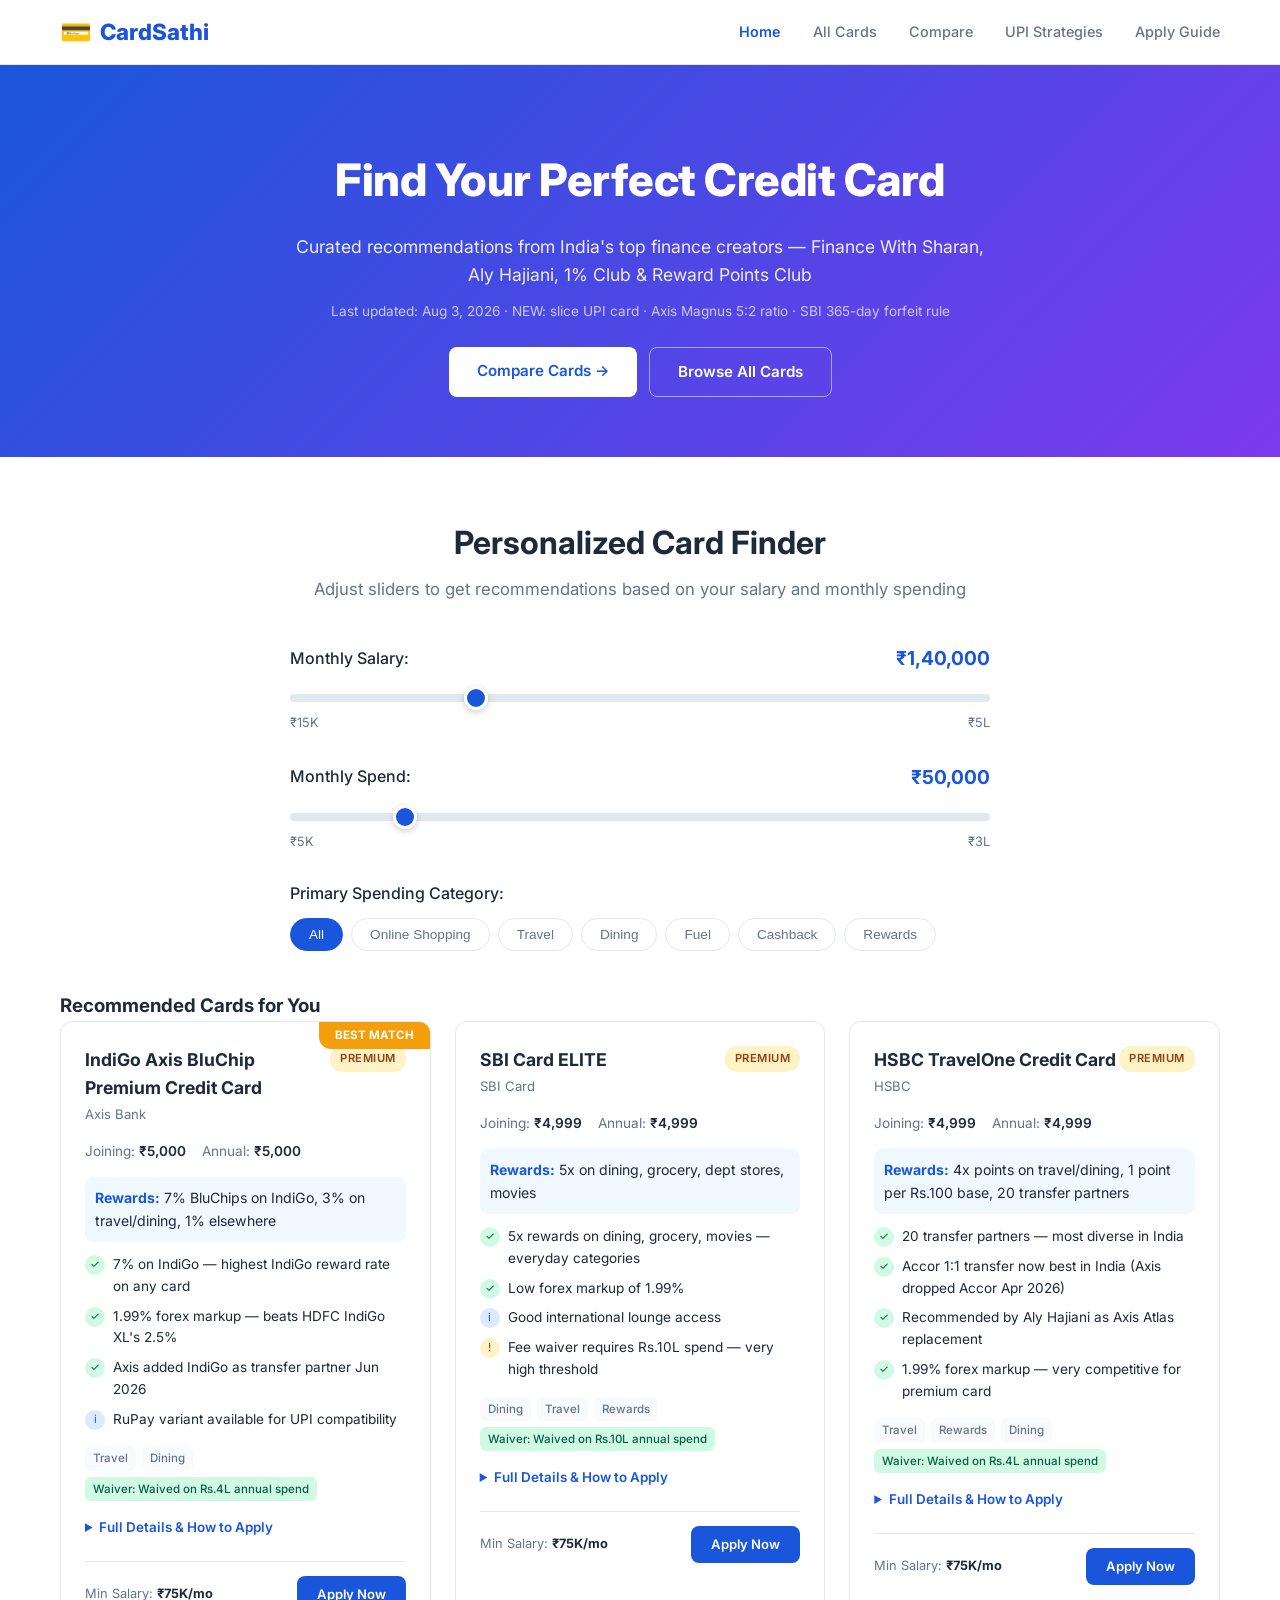
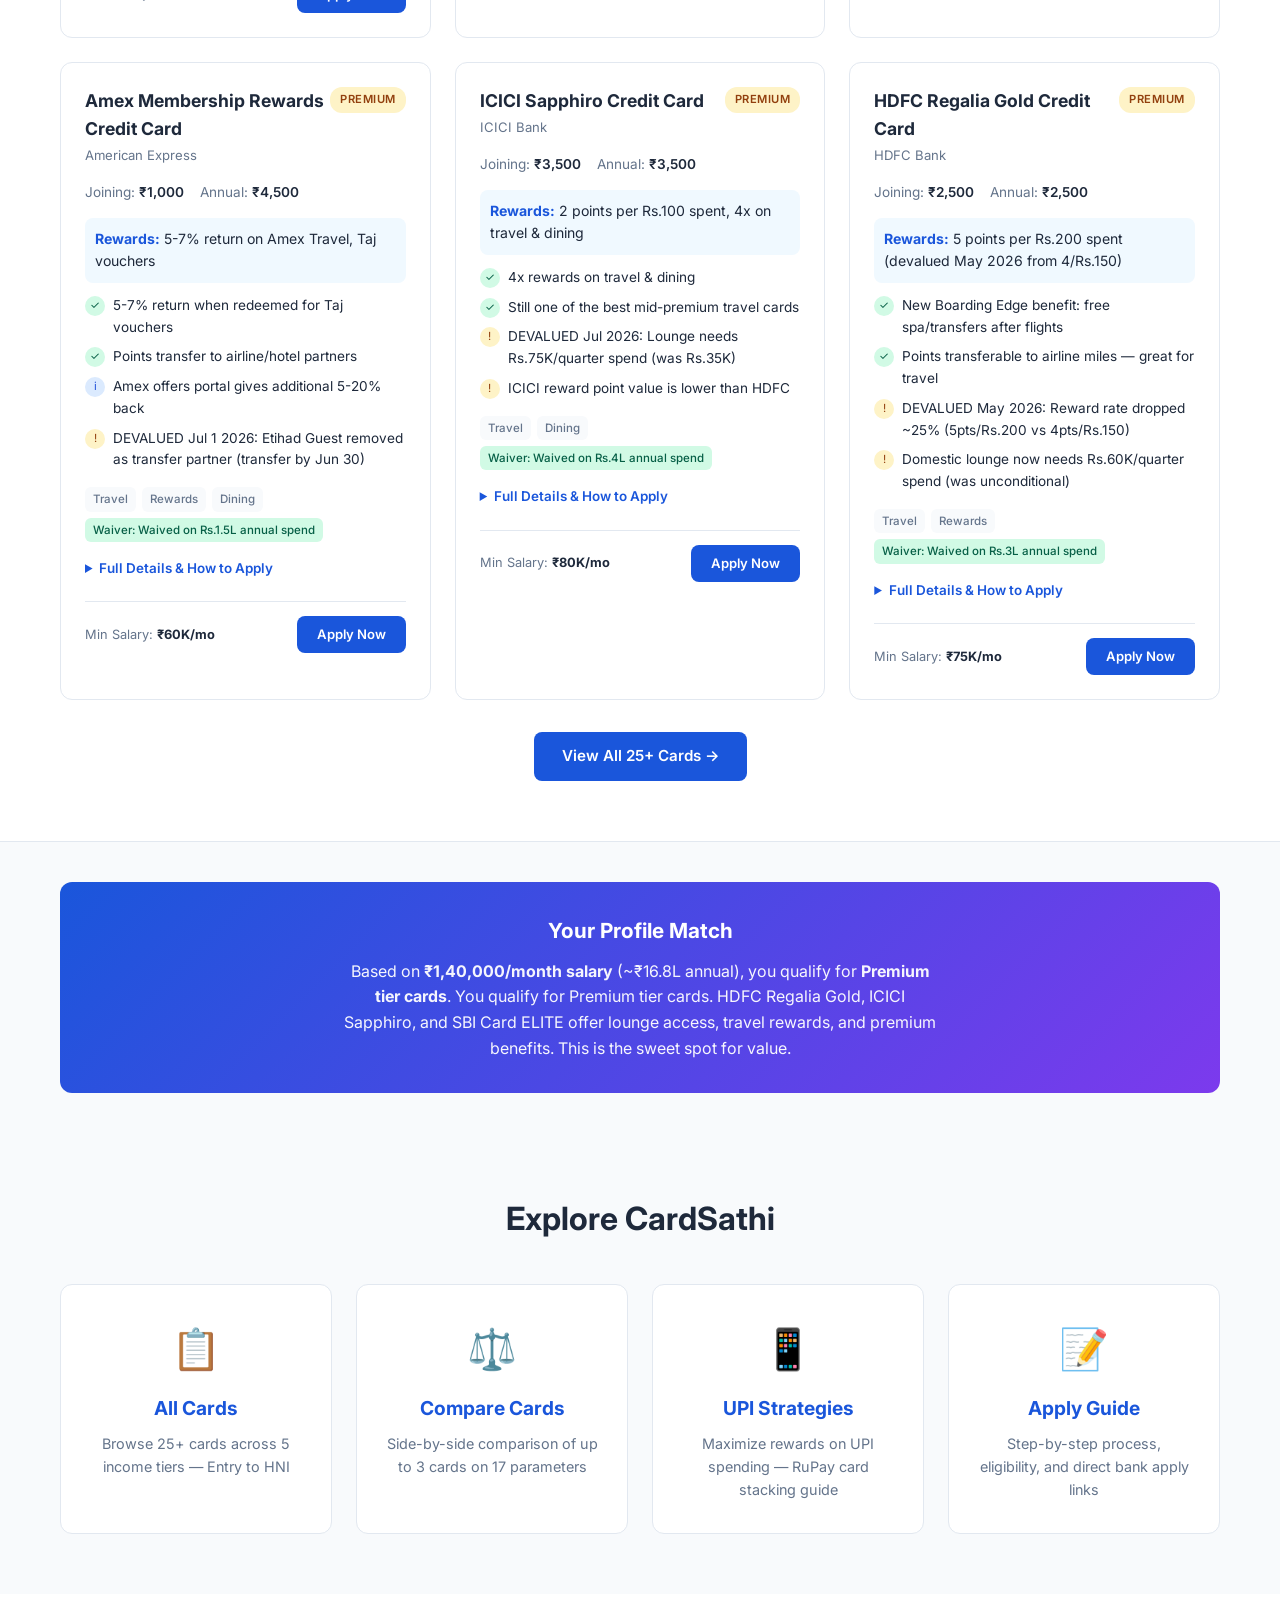
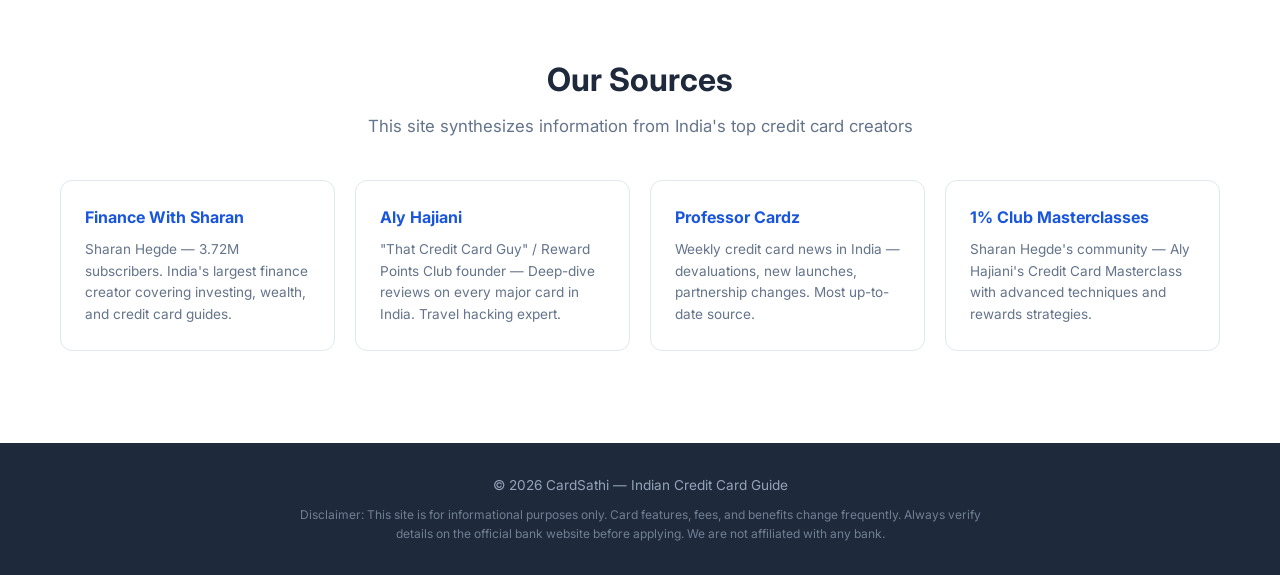
==== index.html @ d1c37827 "Monthly update Aug 2026: Added slice UPI credit card (2 percent flat no-cap on UPI), Axis Magnus Bur" ====
<!DOCTYPE html>
<html lang="en">
<head>
    <meta charset="UTF-8">
    <meta name="viewport" content="width=device-width, initial-scale=1.0">
    <title>CardSathi - Find Your Perfect Indian Credit Card 2026</title>
    <link rel="preconnect" href="https://fonts.googleapis.com">
    <link href="https://fonts.googleapis.com/css2?family=Inter:wght@300;400;500;600;700;800&display=swap" rel="stylesheet">
    <link rel="stylesheet" href="style.css">
</head>
<body>
    <nav class="navbar">
        <div class="container nav-container">
            <a href="index.html" class="logo">
                <span class="logo-icon">💳</span>
                <span class="logo-text">CardSathi</span>
            </a>
            <ul class="nav-links">
                <li><a href="index.html" class="active">Home</a></li>
                <li><a href="cards.html">All Cards</a></li>
                <li><a href="compare.html">Compare</a></li>
                <li><a href="strategies.html">UPI Strategies</a></li>
                <li><a href="guide.html">Apply Guide</a></li>
            </ul>
            <button class="mobile-menu-btn" onclick="toggleMobileMenu()">&#9776;</button>
        </div>
    </nav>

    <header class="hero">
        <div class="container">
            <h1>Find Your Perfect Credit Card</h1>
            <p class="hero-subtitle">Curated recommendations from India's top finance creators — Finance With Sharan, Aly Hajiani, 1% Club & Reward Points Club</p>
            <p class="last-updated">Last updated: <span id="lastUpdated">Aug 3, 2026</span> · NEW: slice UPI card · Axis Magnus 5:2 ratio · SBI 365-day forfeit rule</p>
            <div class="hero-cta">
                <a href="compare.html" class="cta-btn cta-btn-primary">Compare Cards →</a>
                <a href="cards.html" class="cta-btn cta-btn-secondary">Browse All Cards</a>
            </div>
        </div>
    </header>

    <!-- INTERACTIVE CARD FINDER -->
    <section id="finder" class="section finder-section">
        <div class="container">
            <h2>Personalized Card Finder</h2>
            <p class="section-desc">Adjust sliders to get recommendations based on your salary and monthly spending</p>

            <div class="finder-controls">
                <div class="slider-group">
                    <label>Monthly Salary: <strong id="salaryDisplay">&#8377;1,40,000</strong></label>
                    <input type="range" id="salarySlider" min="15000" max="500000" step="5000" value="140000">
                    <div class="slider-labels">
                        <span>&#8377;15K</span>
                        <span>&#8377;5L</span>
                    </div>
                </div>
                <div class="slider-group">
                    <label>Monthly Spend: <strong id="spendDisplay">&#8377;50,000</strong></label>
                    <input type="range" id="spendSlider" min="5000" max="300000" step="5000" value="50000">
                    <div class="slider-labels">
                        <span>&#8377;5K</span>
                        <span>&#8377;3L</span>
                    </div>
                </div>
                <div class="spend-category-group">
                    <label>Primary Spending Category:</label>
                    <div class="category-chips">
                        <button class="chip active" data-category="all" onclick="selectCategory(this)">All</button>
                        <button class="chip" data-category="online" onclick="selectCategory(this)">Online Shopping</button>
                        <button class="chip" data-category="travel" onclick="selectCategory(this)">Travel</button>
                        <button class="chip" data-category="dining" onclick="selectCategory(this)">Dining</button>
                        <button class="chip" data-category="fuel" onclick="selectCategory(this)">Fuel</button>
                        <button class="chip" data-category="cashback" onclick="selectCategory(this)">Cashback</button>
                        <button class="chip" data-category="rewards" onclick="selectCategory(this)">Rewards</button>
                    </div>
                </div>
            </div>

            <div class="finder-results">
                <h3>Recommended Cards for You</h3>
                <div id="recommendedCards" class="cards-grid"></div>
            </div>

            <div style="text-align:center;margin-top:32px">
                <a href="cards.html" class="cta-btn cta-btn-primary">View All 25+ Cards →</a>
            </div>
        </div>
    </section>

    <!-- YOUR PROFILE CARD -->
    <section class="section profile-section">
        <div class="container">
            <div class="profile-card">
                <h3>Your Profile Match</h3>
                <div id="profileSummary">
                    <p>Based on <strong>&#8377;1.4L/month salary</strong>, you qualify for <strong>Premium tier cards</strong>.</p>
                </div>
            </div>
        </div>
    </section>

    <!-- QUICK LINKS -->
    <section class="section">
        <div class="container">
            <h2>Explore CardSathi</h2>
            <div class="quick-links-grid">
                <a href="cards.html" class="quick-link">
                    <div class="quick-link-icon">📋</div>
                    <h3>All Cards</h3>
                    <p>Browse 25+ cards across 5 income tiers — Entry to HNI</p>
                </a>
                <a href="compare.html" class="quick-link">
                    <div class="quick-link-icon">⚖️</div>
                    <h3>Compare Cards</h3>
                    <p>Side-by-side comparison of up to 3 cards on 17 parameters</p>
                </a>
                <a href="strategies.html" class="quick-link">
                    <div class="quick-link-icon">📱</div>
                    <h3>UPI Strategies</h3>
                    <p>Maximize rewards on UPI spending — RuPay card stacking guide</p>
                </a>
                <a href="guide.html" class="quick-link">
                    <div class="quick-link-icon">📝</div>
                    <h3>Apply Guide</h3>
                    <p>Step-by-step process, eligibility, and direct bank apply links</p>
                </a>
            </div>
        </div>
    </section>

    <!-- SOURCES -->
    <section id="sources" class="section sources-section">
        <div class="container">
            <h2>Our Sources</h2>
            <p class="section-desc">This site synthesizes information from India's top credit card creators</p>
            <div class="sources-grid">
                <a href="https://www.youtube.com/@financewithsharan" target="_blank" class="source-card">
                    <h3>Finance With Sharan</h3>
                    <p>Sharan Hegde — 3.72M subscribers. India's largest finance creator covering investing, wealth, and credit card guides.</p>
                </a>
                <a href="https://www.youtube.com/@ThisIsAlyHajiani" target="_blank" class="source-card">
                    <h3>Aly Hajiani</h3>
                    <p>"That Credit Card Guy" / Reward Points Club founder — Deep-dive reviews on every major card in India. Travel hacking expert.</p>
                </a>
                <a href="https://www.youtube.com/@ProfessorCardz" target="_blank" class="source-card">
                    <h3>Professor Cardz</h3>
                    <p>Weekly credit card news in India — devaluations, new launches, partnership changes. Most up-to-date source.</p>
                </a>
                <a href="https://www.onepercentclub.io/masterclasses/aly/" target="_blank" class="source-card">
                    <h3>1% Club Masterclasses</h3>
                    <p>Sharan Hegde's community — Aly Hajiani's Credit Card Masterclass with advanced techniques and rewards strategies.</p>
                </a>
            </div>
        </div>
    </section>

    <footer>
        <div class="container">
            <p>&copy; 2026 CardSathi — Indian Credit Card Guide</p>
            <p class="disclaimer">Disclaimer: This site is for informational purposes only. Card features, fees, and benefits change frequently. Always verify details on the official bank website before applying. We are not affiliated with any bank.</p>
        </div>
    </footer>

    <script src="data.js"></script>
    <script src="app.js"></script>
</body>
</html>
---- style.css ----
:root {
    --primary: #1a56db;
    --primary-light: #e8effc;
    --primary-dark: #1040a0;
    --accent: #f59e0b;
    --accent-light: #fef3c7;
    --bg: #f8fafc;
    --surface: #ffffff;
    --text: #1e293b;
    --text-secondary: #64748b;
    --border: #e2e8f0;
    --success: #10b981;
    --danger: #ef4444;
    --radius: 12px;
    --shadow: 0 1px 3px rgba(0,0,0,0.08), 0 1px 2px rgba(0,0,0,0.06);
    --shadow-lg: 0 10px 15px -3px rgba(0,0,0,0.1), 0 4px 6px -2px rgba(0,0,0,0.05);
}

* { margin: 0; padding: 0; box-sizing: border-box; }

body {
    font-family: 'Inter', -apple-system, BlinkMacSystemFont, sans-serif;
    background: var(--bg);
    color: var(--text);
    line-height: 1.6;
}

.container {
    max-width: 1200px;
    margin: 0 auto;
    padding: 0 20px;
}

/* NAVBAR */
.navbar {
    background: var(--surface);
    border-bottom: 1px solid var(--border);
    position: sticky;
    top: 0;
    z-index: 100;
    backdrop-filter: blur(10px);
}

.nav-container {
    display: flex;
    align-items: center;
    justify-content: space-between;
    height: 64px;
}

.logo {
    display: flex;
    align-items: center;
    gap: 8px;
    font-size: 1.4rem;
    font-weight: 800;
    color: var(--primary);
    text-decoration: none;
}

.logo-icon { font-size: 1.6rem; }

.nav-links {
    display: flex;
    list-style: none;
    gap: 32px;
}

.nav-links a {
    text-decoration: none;
    color: var(--text-secondary);
    font-weight: 500;
    font-size: 0.9rem;
    transition: color 0.2s;
}

.nav-links a:hover { color: var(--primary); }

.nav-links a.active {
    color: var(--primary);
    font-weight: 600;
}

.logo {
    text-decoration: none;
}

/* PAGE HEADER (non-home pages) */
.page-header {
    background: linear-gradient(135deg, #1a56db 0%, #7c3aed 100%);
    color: white;
    padding: 60px 0 50px;
    text-align: center;
}

.page-header h1 {
    font-size: 2.2rem;
    font-weight: 800;
    margin-bottom: 12px;
}

.page-header p {
    opacity: 0.9;
    max-width: 700px;
    margin: 0 auto;
    font-size: 1.05rem;
}

/* HERO CTAs */
.hero-cta {
    display: flex;
    gap: 12px;
    justify-content: center;
    margin-top: 24px;
    flex-wrap: wrap;
}

.cta-btn {
    padding: 12px 28px;
    border-radius: 8px;
    font-weight: 600;
    font-size: 0.95rem;
    text-decoration: none;
    transition: all 0.2s;
    display: inline-block;
}

.cta-btn-primary {
    background: white;
    color: var(--primary);
}

.cta-btn-primary:hover {
    background: #f1f5f9;
    transform: translateY(-1px);
}

.cta-btn-secondary {
    background: transparent;
    color: white;
    border: 1.5px solid rgba(255,255,255,0.5);
}

.cta-btn-secondary:hover {
    border-color: white;
    background: rgba(255,255,255,0.1);
}

/* On non-hero sections, primary CTA inverted */
.section .cta-btn-primary {
    background: var(--primary);
    color: white;
}

.section .cta-btn-primary:hover {
    background: var(--primary-dark);
}

.section .cta-btn-secondary {
    color: var(--primary);
    border: 1.5px solid var(--primary);
}

.section .cta-btn-secondary:hover {
    background: var(--primary-light);
}

/* QUICK LINKS */
.quick-links-grid {
    display: grid;
    grid-template-columns: repeat(auto-fit, minmax(260px, 1fr));
    gap: 24px;
    margin-top: 40px;
}

.quick-link {
    display: block;
    padding: 32px 28px;
    background: var(--surface);
    border: 1.5px solid var(--border);
    border-radius: var(--radius);
    text-decoration: none;
    color: var(--text);
    transition: all 0.2s;
    text-align: center;
}

.quick-link:hover {
    border-color: var(--primary);
    box-shadow: var(--shadow-lg);
    transform: translateY(-2px);
}

.quick-link-icon {
    font-size: 2.5rem;
    margin-bottom: 12px;
}

.quick-link h3 {
    font-size: 1.2rem;
    margin-bottom: 8px;
    color: var(--primary);
}

.quick-link p {
    font-size: 0.9rem;
    color: var(--text-secondary);
}

.mobile-menu-btn {
    display: none;
    background: none;
    border: none;
    font-size: 1.5rem;
    cursor: pointer;
    color: var(--text);
}

/* HERO */
.hero {
    background: linear-gradient(135deg, #1a56db 0%, #7c3aed 100%);
    color: white;
    padding: 80px 0 60px;
    text-align: center;
}

.hero h1 {
    font-size: 2.8rem;
    font-weight: 800;
    margin-bottom: 16px;
    letter-spacing: -0.5px;
}

.hero-subtitle {
    font-size: 1.1rem;
    opacity: 0.9;
    max-width: 700px;
    margin: 0 auto 12px;
}

.last-updated {
    font-size: 0.85rem;
    opacity: 0.7;
}

/* SECTIONS */
.section {
    padding: 60px 0;
}

.section h2 {
    font-size: 2rem;
    font-weight: 700;
    text-align: center;
    margin-bottom: 8px;
}

.section-desc {
    text-align: center;
    color: var(--text-secondary);
    margin-bottom: 40px;
    font-size: 1.05rem;
}

/* FINDER */
.finder-section {
    background: var(--surface);
    border-bottom: 1px solid var(--border);
}

.finder-controls {
    max-width: 700px;
    margin: 0 auto 40px;
}

.slider-group {
    margin-bottom: 28px;
}

.slider-group label {
    display: flex;
    justify-content: space-between;
    align-items: center;
    margin-bottom: 10px;
    font-weight: 500;
}

.slider-group strong {
    color: var(--primary);
    font-size: 1.2rem;
}

input[type="range"] {
    width: 100%;
    height: 8px;
    border-radius: 4px;
    background: var(--border);
    outline: none;
    -webkit-appearance: none;
    appearance: none;
}

input[type="range"]::-webkit-slider-thumb {
    -webkit-appearance: none;
    width: 24px;
    height: 24px;
    border-radius: 50%;
    background: var(--primary);
    cursor: pointer;
    border: 3px solid white;
    box-shadow: 0 2px 6px rgba(0,0,0,0.2);
}

input[type="range"]::-moz-range-thumb {
    width: 24px;
    height: 24px;
    border-radius: 50%;
    background: var(--primary);
    cursor: pointer;
    border: 3px solid white;
    box-shadow: 0 2px 6px rgba(0,0,0,0.2);
}

.slider-labels {
    display: flex;
    justify-content: space-between;
    font-size: 0.8rem;
    color: var(--text-secondary);
    margin-top: 4px;
}

.spend-category-group {
    margin-top: 20px;
}

.spend-category-group label {
    font-weight: 500;
    margin-bottom: 12px;
    display: block;
}

.category-chips {
    display: flex;
    flex-wrap: wrap;
    gap: 8px;
}

.chip {
    padding: 8px 18px;
    border-radius: 20px;
    border: 1.5px solid var(--border);
    background: var(--surface);
    cursor: pointer;
    font-size: 0.85rem;
    font-weight: 500;
    color: var(--text-secondary);
    transition: all 0.2s;
}

.chip:hover {
    border-color: var(--primary);
    color: var(--primary);
}

.chip.active {
    background: var(--primary);
    color: white;
    border-color: var(--primary);
}

/* CARDS GRID */
.cards-grid {
    display: grid;
    grid-template-columns: repeat(auto-fill, minmax(340px, 1fr));
    gap: 24px;
}

.card {
    background: var(--surface);
    border: 1px solid var(--border);
    border-radius: var(--radius);
    padding: 24px;
    transition: all 0.3s;
    position: relative;
    overflow: hidden;
}

.card:hover {
    box-shadow: var(--shadow-lg);
    transform: translateY(-2px);
}

.card-header {
    display: flex;
    justify-content: space-between;
    align-items: flex-start;
    margin-bottom: 16px;
}

.card-name {
    font-size: 1.1rem;
    font-weight: 700;
    color: var(--text);
}

.card-bank {
    font-size: 0.82rem;
    color: var(--text-secondary);
    margin-top: 2px;
}

.card-tier {
    font-size: 0.7rem;
    font-weight: 600;
    padding: 4px 10px;
    border-radius: 12px;
    text-transform: uppercase;
    letter-spacing: 0.5px;
    white-space: nowrap;
}

.tier-entry { background: #dbeafe; color: #1d4ed8; }
.tier-mid { background: #d1fae5; color: #065f46; }
.tier-premium { background: #fef3c7; color: #92400e; }
.tier-super { background: #ede9fe; color: #5b21b6; }
.tier-hni { background: #1e293b; color: #fbbf24; }

.card-fee {
    display: flex;
    gap: 16px;
    margin-bottom: 14px;
    font-size: 0.85rem;
}

.card-fee span {
    display: flex;
    align-items: center;
    gap: 4px;
}

.fee-label {
    color: var(--text-secondary);
}

.fee-value {
    font-weight: 600;
}

.card-highlights {
    display: flex;
    flex-direction: column;
    gap: 8px;
    margin-bottom: 16px;
}

.highlight {
    display: flex;
    align-items: flex-start;
    gap: 8px;
    font-size: 0.85rem;
}

.highlight-icon {
    flex-shrink: 0;
    width: 20px;
    height: 20px;
    border-radius: 50%;
    display: flex;
    align-items: center;
    justify-content: center;
    font-size: 0.7rem;
    margin-top: 1px;
}

.highlight-good { background: #d1fae5; color: #065f46; }
.highlight-info { background: #dbeafe; color: #1d4ed8; }
.highlight-warn { background: #fef3c7; color: #92400e; }

.card-tags {
    display: flex;
    flex-wrap: wrap;
    gap: 6px;
    margin-bottom: 16px;
}

.tag {
    font-size: 0.72rem;
    padding: 3px 8px;
    border-radius: 6px;
    background: var(--bg);
    color: var(--text-secondary);
    font-weight: 500;
}

.card-footer {
    display: flex;
    justify-content: space-between;
    align-items: center;
    padding-top: 14px;
    border-top: 1px solid var(--border);
}

.card-salary {
    font-size: 0.8rem;
    color: var(--text-secondary);
}

.card-salary strong {
    color: var(--text);
}

.apply-btn {
    padding: 8px 20px;
    border-radius: 8px;
    border: none;
    background: var(--primary);
    color: white;
    font-weight: 600;
    font-size: 0.82rem;
    cursor: pointer;
    text-decoration: none;
    transition: background 0.2s;
}

.apply-btn:hover {
    background: var(--primary-dark);
}

.best-match-badge {
    position: absolute;
    top: 0;
    right: 0;
    background: var(--accent);
    color: white;
    padding: 4px 16px;
    font-size: 0.72rem;
    font-weight: 700;
    border-radius: 0 0 0 12px;
    text-transform: uppercase;
}

/* TIER FILTERS */
.tier-filters {
    display: flex;
    flex-wrap: wrap;
    justify-content: center;
    gap: 8px;
    margin-bottom: 32px;
}

.tier-btn {
    padding: 10px 20px;
    border-radius: 8px;
    border: 1.5px solid var(--border);
    background: var(--surface);
    cursor: pointer;
    font-size: 0.85rem;
    font-weight: 500;
    color: var(--text-secondary);
    transition: all 0.2s;
}

.tier-btn:hover {
    border-color: var(--primary);
    color: var(--primary);
}

.tier-btn.active {
    background: var(--primary);
    color: white;
    border-color: var(--primary);
}

/* PROFILE CARD */
.profile-section {
    padding: 40px 0;
}

.profile-card {
    background: linear-gradient(135deg, #1a56db, #7c3aed);
    color: white;
    border-radius: var(--radius);
    padding: 32px;
    text-align: center;
}

.profile-card h3 {
    font-size: 1.3rem;
    margin-bottom: 12px;
}

.profile-card p {
    max-width: 600px;
    margin: 0 auto;
    opacity: 0.95;
}

/* COMPARE */
.compare-section {
    background: var(--surface);
}

.compare-selectors {
    display: flex;
    gap: 16px;
    justify-content: center;
    margin-bottom: 32px;
    flex-wrap: wrap;
}

.compare-selectors select {
    padding: 12px 16px;
    border-radius: 8px;
    border: 1.5px solid var(--border);
    font-size: 0.9rem;
    min-width: 250px;
    font-family: inherit;
    color: var(--text);
    background: var(--surface);
}

.comparison-table-wrapper {
    overflow-x: auto;
}

.comparison-table {
    width: 100%;
    border-collapse: collapse;
    font-size: 0.88rem;
}

.comparison-table th,
.comparison-table td {
    padding: 14px 16px;
    text-align: left;
    border-bottom: 1px solid var(--border);
}

.comparison-table th {
    background: var(--bg);
    font-weight: 600;
    color: var(--text-secondary);
    white-space: nowrap;
}

.comparison-table td {
    vertical-align: top;
}

.comparison-table tr:hover td {
    background: #f8fafc;
}

/* GUIDE */
.guide-section {
    background: var(--bg);
}

.guide-grid {
    display: grid;
    grid-template-columns: repeat(auto-fill, minmax(260px, 1fr));
    gap: 24px;
    margin-bottom: 48px;
}

.guide-card {
    background: var(--surface);
    border: 1px solid var(--border);
    border-radius: var(--radius);
    padding: 28px;
}

.guide-number {
    width: 36px;
    height: 36px;
    border-radius: 50%;
    background: var(--primary);
    color: white;
    display: flex;
    align-items: center;
    justify-content: center;
    font-weight: 700;
    font-size: 1rem;
    margin-bottom: 16px;
}

.guide-card h3 {
    font-size: 1.05rem;
    margin-bottom: 12px;
}

.guide-card ul {
    list-style: none;
}

.guide-card li {
    font-size: 0.85rem;
    color: var(--text-secondary);
    padding: 4px 0;
    padding-left: 16px;
    position: relative;
}

.guide-card li::before {
    content: ">";
    position: absolute;
    left: 0;
    color: var(--primary);
    font-weight: 700;
}

/* APPLY LINKS */
.apply-links-section h3 {
    text-align: center;
    font-size: 1.3rem;
    margin-bottom: 24px;
}

.apply-links-grid {
    display: grid;
    grid-template-columns: repeat(auto-fill, minmax(220px, 1fr));
    gap: 16px;
}

.apply-link-card {
    display: flex;
    flex-direction: column;
    padding: 20px;
    background: var(--surface);
    border: 1.5px solid var(--border);
    border-radius: var(--radius);
    text-decoration: none;
    color: var(--text);
    transition: all 0.2s;
}

.apply-link-card:hover {
    border-color: var(--primary);
    box-shadow: var(--shadow);
}

.apply-link-card strong {
    font-size: 1rem;
    margin-bottom: 4px;
}

.apply-link-card span {
    font-size: 0.82rem;
    color: var(--text-secondary);
}

/* SOURCES */
.sources-section {
    background: var(--surface);
}

.sources-grid {
    display: grid;
    grid-template-columns: repeat(auto-fill, minmax(260px, 1fr));
    gap: 20px;
    margin-bottom: 32px;
}

.source-card {
    display: block;
    padding: 24px;
    border: 1.5px solid var(--border);
    border-radius: var(--radius);
    text-decoration: none;
    color: var(--text);
    transition: all 0.2s;
}

.source-card:hover {
    border-color: var(--primary);
    box-shadow: var(--shadow);
}

.source-card h3 {
    font-size: 1rem;
    margin-bottom: 8px;
    color: var(--primary);
}

.source-card p {
    font-size: 0.85rem;
    color: var(--text-secondary);
}

.data-sources {
    text-align: center;
    padding: 24px;
    background: var(--bg);
    border-radius: var(--radius);
}

.data-sources h3 {
    font-size: 1rem;
    margin-bottom: 8px;
}

.data-sources p {
    font-size: 0.85rem;
    color: var(--text-secondary);
}

/* FOOTER */
footer {
    background: var(--text);
    color: #94a3b8;
    text-align: center;
    padding: 32px 0;
    font-size: 0.85rem;
}

footer p { margin-bottom: 8px; }

.disclaimer {
    font-size: 0.75rem;
    max-width: 700px;
    margin: 0 auto;
    opacity: 0.7;
}

/* STRATEGIES PAGE */
.strategy-intro {
    max-width: 800px;
    margin: 0 auto;
    text-align: center;
    padding: 20px 0;
}

.strategy-intro h2 {
    margin-bottom: 16px;
}

.strategy-intro p {
    font-size: 1.05rem;
    color: var(--text-secondary);
    line-height: 1.7;
}

.rules-grid {
    display: grid;
    grid-template-columns: repeat(auto-fill, minmax(280px, 1fr));
    gap: 20px;
    margin-top: 32px;
}

.rule-card {
    background: var(--surface);
    padding: 24px;
    border-radius: var(--radius);
    border: 1px solid var(--border);
    transition: all 0.2s;
}

.rule-card:hover {
    border-color: var(--primary);
    box-shadow: var(--shadow);
}

.rule-number {
    width: 32px;
    height: 32px;
    background: var(--primary);
    color: white;
    border-radius: 50%;
    display: flex;
    align-items: center;
    justify-content: center;
    font-weight: 700;
    margin-bottom: 12px;
}

.rule-card h3 {
    font-size: 1.02rem;
    margin-bottom: 8px;
}

.rule-card p {
    font-size: 0.88rem;
    color: var(--text-secondary);
    line-height: 1.6;
}

.strategy-stack {
    max-width: 900px;
    margin: 32px auto 0;
}

.stack-step {
    background: var(--surface);
    border: 1px solid var(--border);
    border-radius: var(--radius);
    padding: 28px;
    margin-bottom: 24px;
}

.stack-label {
    font-weight: 700;
    color: var(--primary);
    margin-bottom: 16px;
    font-size: 1.1rem;
}

.stack-cards {
    display: flex;
    align-items: stretch;
    gap: 12px;
    flex-wrap: wrap;
    margin-bottom: 16px;
}

.stack-card {
    flex: 1;
    min-width: 180px;
    padding: 14px 16px;
    background: var(--bg);
    border-radius: 8px;
    display: flex;
    flex-direction: column;
    gap: 4px;
}

.stack-card strong {
    font-size: 0.92rem;
}

.stack-card span {
    font-size: 0.82rem;
    color: var(--text-secondary);
}

.stack-plus {
    display: flex;
    align-items: center;
    font-size: 1.4rem;
    color: var(--primary);
    font-weight: 700;
    padding: 0 4px;
}

.stack-result {
    padding: 12px 14px;
    background: var(--accent-light);
    border-radius: 8px;
    font-size: 0.88rem;
    color: #92400e;
    line-height: 1.6;
}

.merchant-table-wrapper {
    overflow-x: auto;
    margin-top: 32px;
}

.merchant-table {
    width: 100%;
    border-collapse: collapse;
    font-size: 0.9rem;
    background: var(--surface);
    border-radius: var(--radius);
    overflow: hidden;
}

.merchant-table th,
.merchant-table td {
    padding: 14px 16px;
    text-align: left;
    border-bottom: 1px solid var(--border);
}

.merchant-table th {
    background: var(--bg);
    font-weight: 600;
    white-space: nowrap;
}

.merchant-table tbody tr:hover {
    background: #f8fafc;
}

.mistake-grid {
    display: grid;
    grid-template-columns: repeat(auto-fill, minmax(280px, 1fr));
    gap: 20px;
    margin-top: 32px;
}

.mistake-card {
    background: var(--surface);
    padding: 20px;
    border-radius: var(--radius);
    border-left: 4px solid var(--danger);
}

.mistake-card h3 {
    font-size: 0.95rem;
    margin-bottom: 8px;
}

.mistake-card p {
    font-size: 0.85rem;
    color: var(--text-secondary);
    line-height: 1.6;
}

/* MOBILE */
@media (max-width: 768px) {
    .nav-links { display: none; }
    .nav-links.active {
        display: flex;
        flex-direction: column;
        position: absolute;
        top: 64px;
        left: 0;
        right: 0;
        background: var(--surface);
        padding: 20px;
        gap: 16px;
        border-bottom: 1px solid var(--border);
        box-shadow: var(--shadow-lg);
    }
    .mobile-menu-btn { display: block; }

    .hero h1 { font-size: 1.8rem; }
    .hero-subtitle { font-size: 0.95rem; }

    .cards-grid {
        grid-template-columns: 1fr;
    }

    .compare-selectors {
        flex-direction: column;
        align-items: stretch;
    }

    .compare-selectors select {
        min-width: auto;
    }

    .guide-grid {
        grid-template-columns: 1fr;
    }

    .tier-filters {
        overflow-x: auto;
        flex-wrap: nowrap;
        justify-content: flex-start;
        padding-bottom: 8px;
    }

    .tier-btn { white-space: nowrap; }

    .apply-links-grid {
        grid-template-columns: 1fr 1fr;
    }
}

@media (max-width: 480px) {
    .apply-links-grid {
        grid-template-columns: 1fr;
    }
}
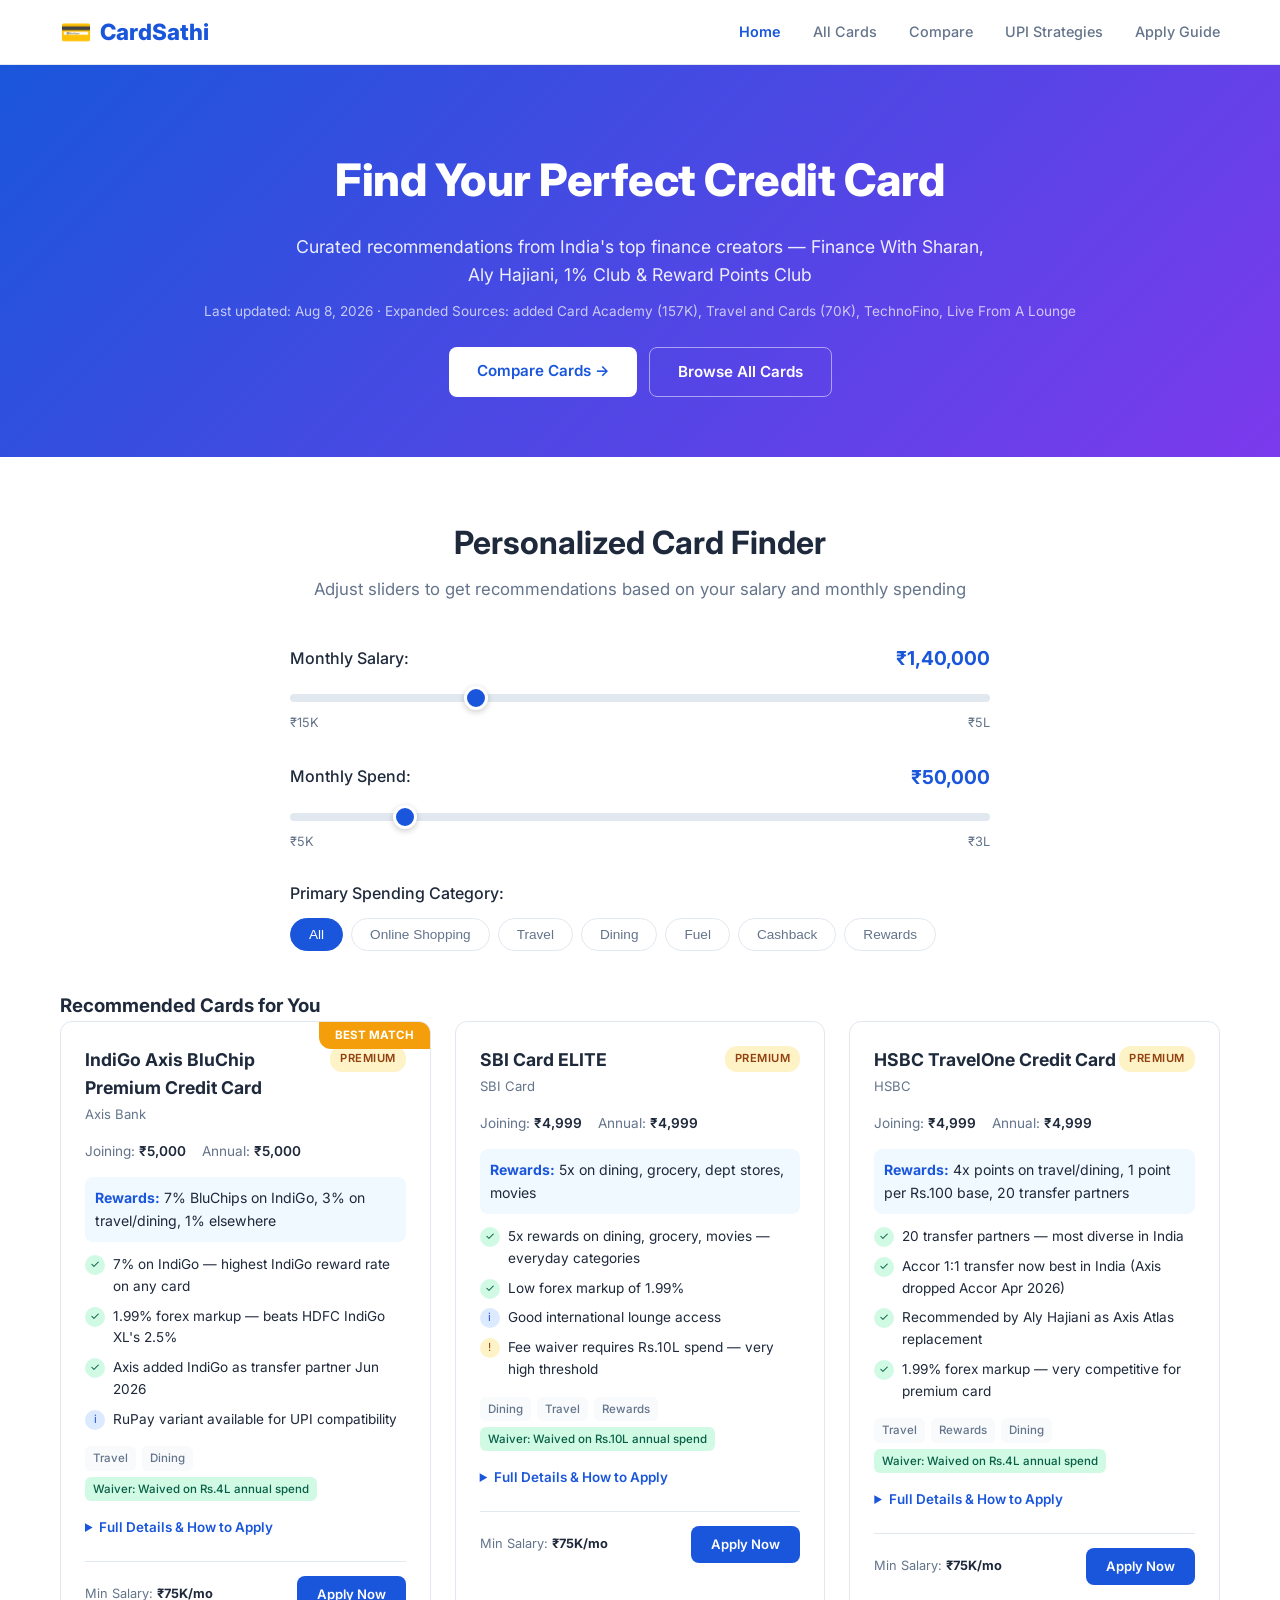
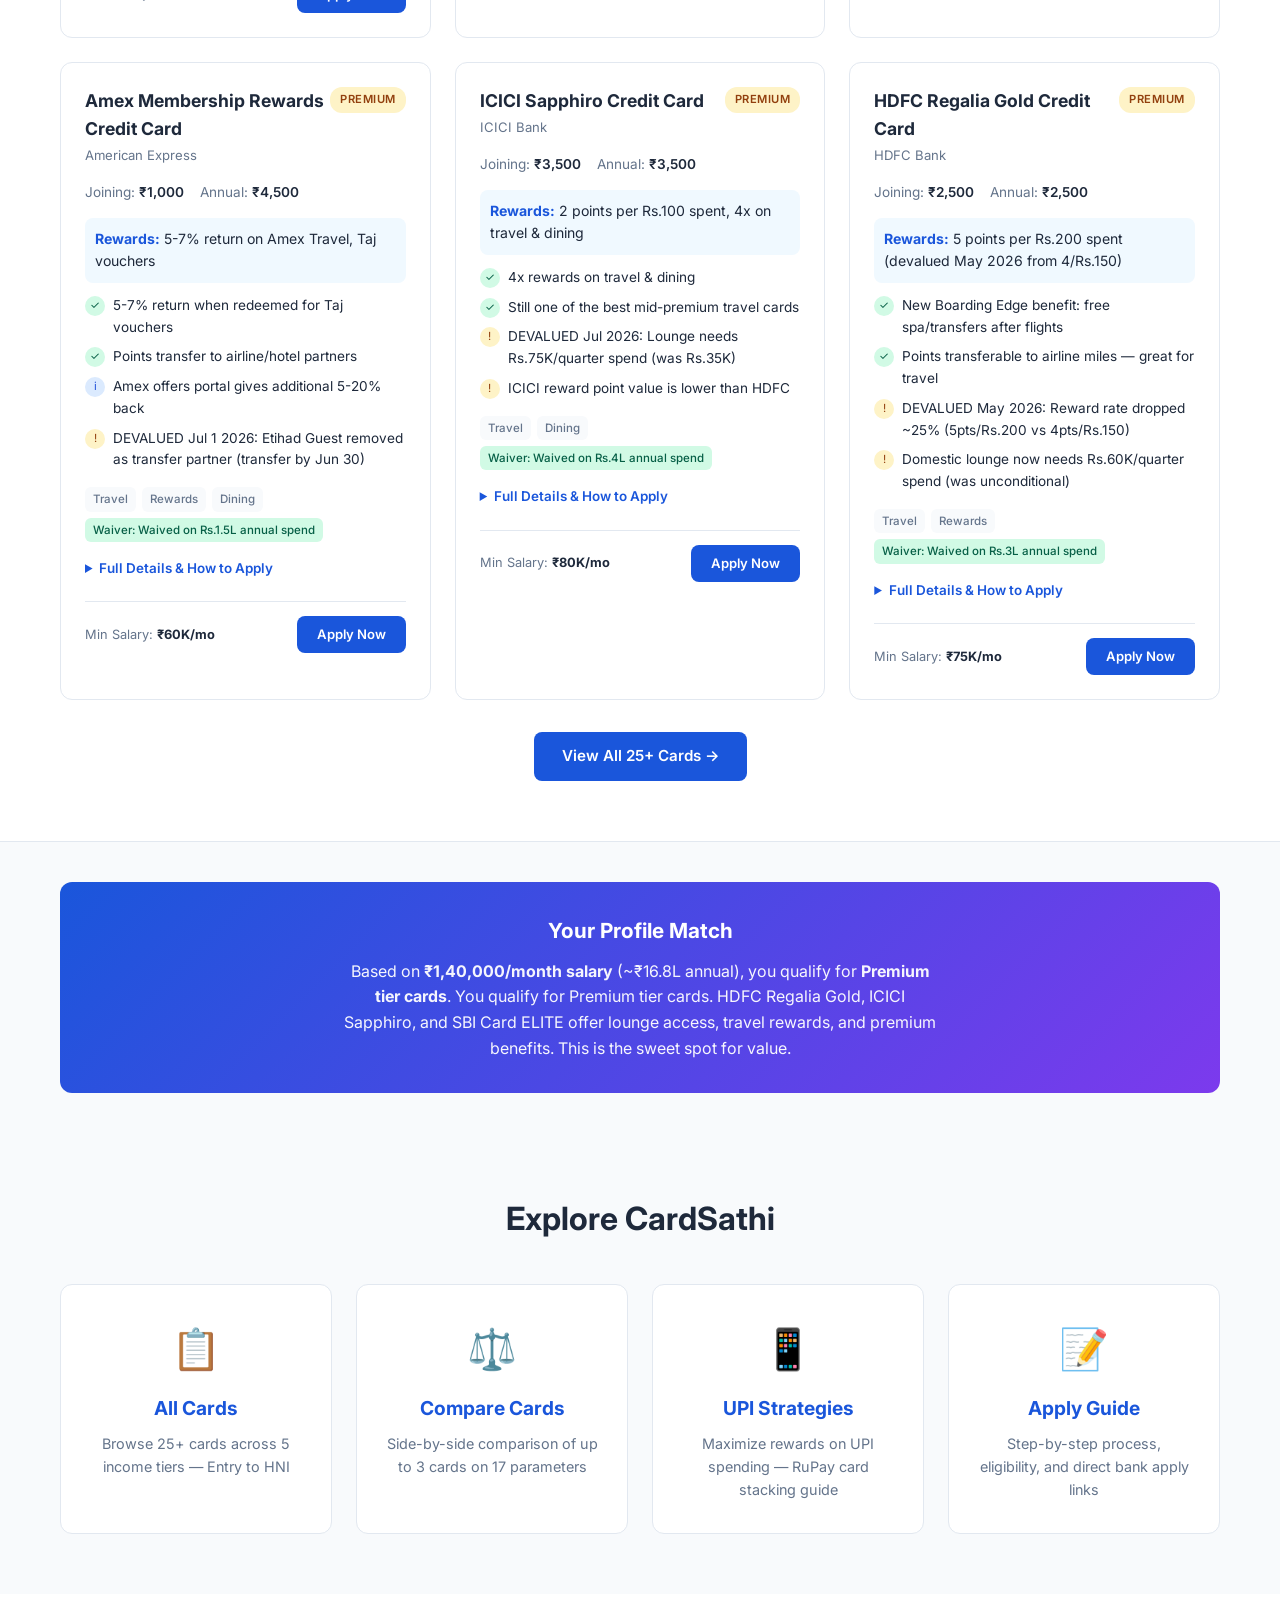
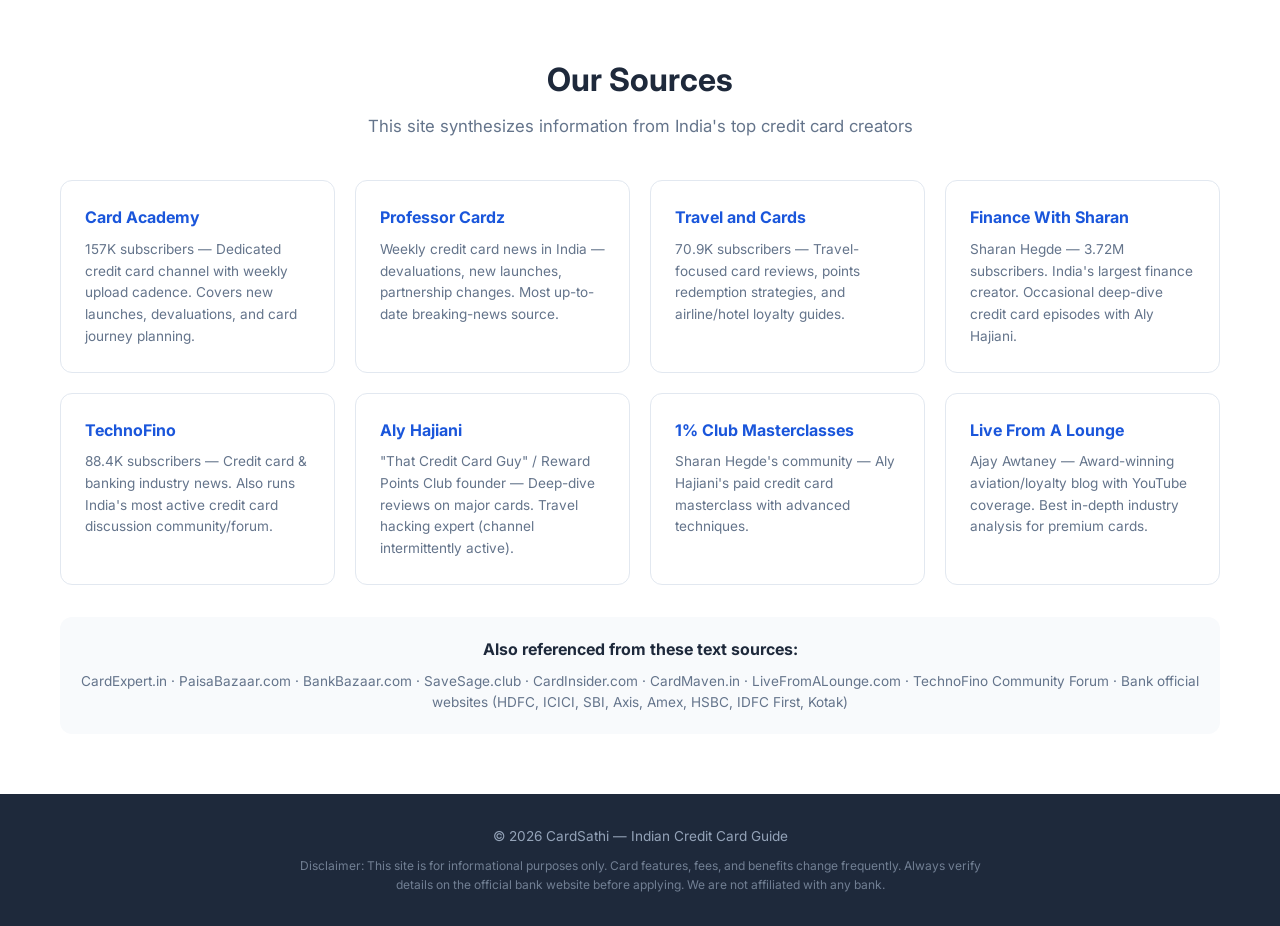
==== commit 5bbc45a3: "Expand Sources section: add Card Academy (157K), Travel and Cards (70K), TechnoFino, Live From A Lou" ====
--- a/index.html
+++ b/index.html
@@ -30,7 +30,7 @@
         <div class="container">
             <h1>Find Your Perfect Credit Card</h1>
             <p class="hero-subtitle">Curated recommendations from India's top finance creators — Finance With Sharan, Aly Hajiani, 1% Club & Reward Points Club</p>
-            <p class="last-updated">Last updated: <span id="lastUpdated">Aug 3, 2026</span> · NEW: slice UPI card · Axis Magnus 5:2 ratio · SBI 365-day forfeit rule</p>
+            <p class="last-updated">Last updated: <span id="lastUpdated">Aug 8, 2026</span> · Expanded Sources: added Card Academy (157K), Travel and Cards (70K), TechnoFino, Live From A Lounge</p>
             <div class="hero-cta">
                 <a href="compare.html" class="cta-btn cta-btn-primary">Compare Cards →</a>
                 <a href="cards.html" class="cta-btn cta-btn-secondary">Browse All Cards</a>
@@ -133,22 +133,42 @@
             <h2>Our Sources</h2>
             <p class="section-desc">This site synthesizes information from India's top credit card creators</p>
             <div class="sources-grid">
+                <a href="https://www.youtube.com/@CardAcademy" target="_blank" class="source-card">
+                    <h3>Card Academy</h3>
+                    <p>157K subscribers — Dedicated credit card channel with weekly upload cadence. Covers new launches, devaluations, and card journey planning.</p>
+                </a>
+                <a href="https://www.youtube.com/@ProfessorCardz" target="_blank" class="source-card">
+                    <h3>Professor Cardz</h3>
+                    <p>Weekly credit card news in India — devaluations, new launches, partnership changes. Most up-to-date breaking-news source.</p>
+                </a>
+                <a href="https://www.youtube.com/@travelandcards" target="_blank" class="source-card">
+                    <h3>Travel and Cards</h3>
+                    <p>70.9K subscribers — Travel-focused card reviews, points redemption strategies, and airline/hotel loyalty guides.</p>
+                </a>
                 <a href="https://www.youtube.com/@financewithsharan" target="_blank" class="source-card">
                     <h3>Finance With Sharan</h3>
-                    <p>Sharan Hegde — 3.72M subscribers. India's largest finance creator covering investing, wealth, and credit card guides.</p>
+                    <p>Sharan Hegde — 3.72M subscribers. India's largest finance creator. Occasional deep-dive credit card episodes with Aly Hajiani.</p>
+                </a>
+                <a href="https://www.youtube.com/@TechnoFino" target="_blank" class="source-card">
+                    <h3>TechnoFino</h3>
+                    <p>88.4K subscribers — Credit card & banking industry news. Also runs India's most active credit card discussion community/forum.</p>
                 </a>
                 <a href="https://www.youtube.com/@ThisIsAlyHajiani" target="_blank" class="source-card">
                     <h3>Aly Hajiani</h3>
-                    <p>"That Credit Card Guy" / Reward Points Club founder — Deep-dive reviews on every major card in India. Travel hacking expert.</p>
-                </a>
-                <a href="https://www.youtube.com/@ProfessorCardz" target="_blank" class="source-card">
-                    <h3>Professor Cardz</h3>
-                    <p>Weekly credit card news in India — devaluations, new launches, partnership changes. Most up-to-date source.</p>
+                    <p>"That Credit Card Guy" / Reward Points Club founder — Deep-dive reviews on major cards. Travel hacking expert (channel intermittently active).</p>
                 </a>
                 <a href="https://www.onepercentclub.io/masterclasses/aly/" target="_blank" class="source-card">
                     <h3>1% Club Masterclasses</h3>
-                    <p>Sharan Hegde's community — Aly Hajiani's Credit Card Masterclass with advanced techniques and rewards strategies.</p>
+                    <p>Sharan Hegde's community — Aly Hajiani's paid credit card masterclass with advanced techniques.</p>
                 </a>
+                <a href="https://www.youtube.com/@LiveFromALoungeTV" target="_blank" class="source-card">
+                    <h3>Live From A Lounge</h3>
+                    <p>Ajay Awtaney — Award-winning aviation/loyalty blog with YouTube coverage. Best in-depth industry analysis for premium cards.</p>
+                </a>
+            </div>
+            <div class="data-sources" style="margin-top:24px;padding:20px;background:var(--bg);border-radius:12px">
+                <h3 style="font-size:1rem;margin-bottom:8px">Also referenced from these text sources:</h3>
+                <p style="font-size:0.85rem;color:var(--text-secondary)">CardExpert.in · PaisaBazaar.com · BankBazaar.com · SaveSage.club · CardInsider.com · CardMaven.in · LiveFromALounge.com · TechnoFino Community Forum · Bank official websites (HDFC, ICICI, SBI, Axis, Amex, HSBC, IDFC First, Kotak)</p>
             </div>
         </div>
     </section>
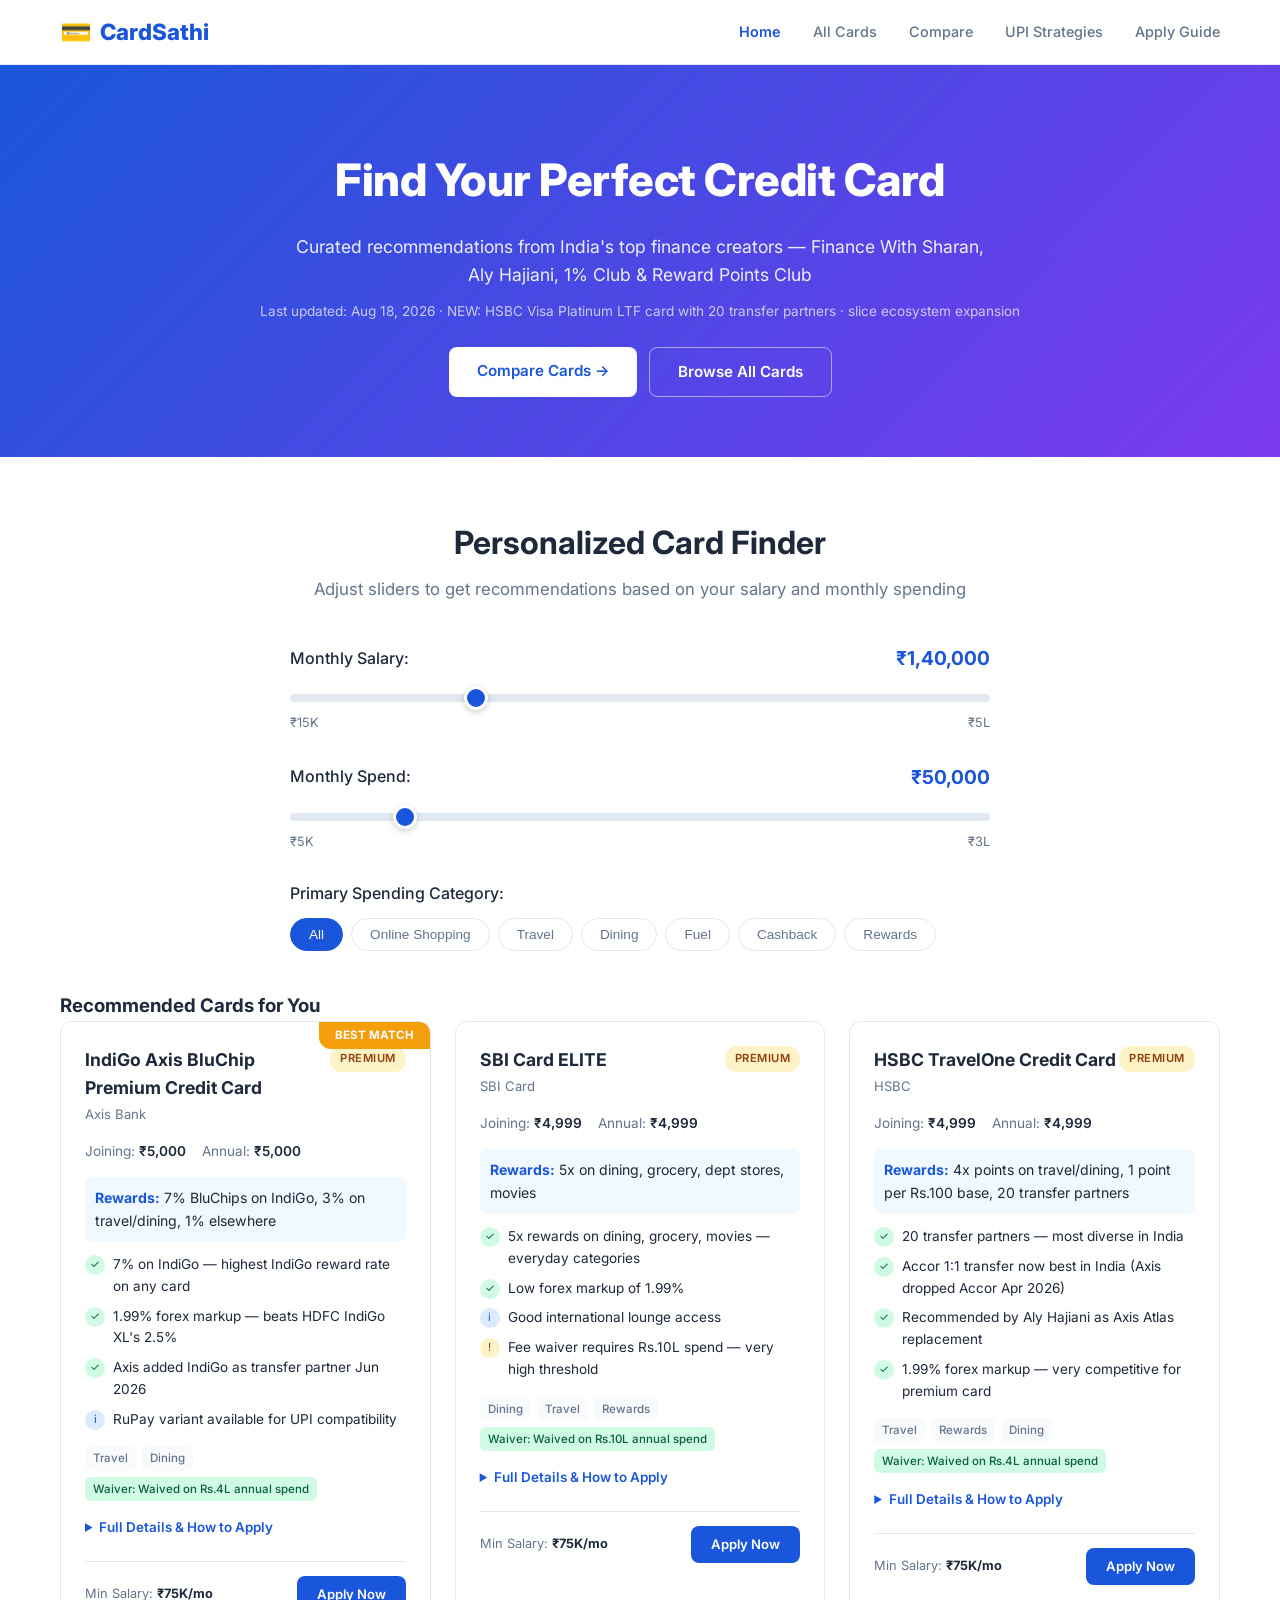
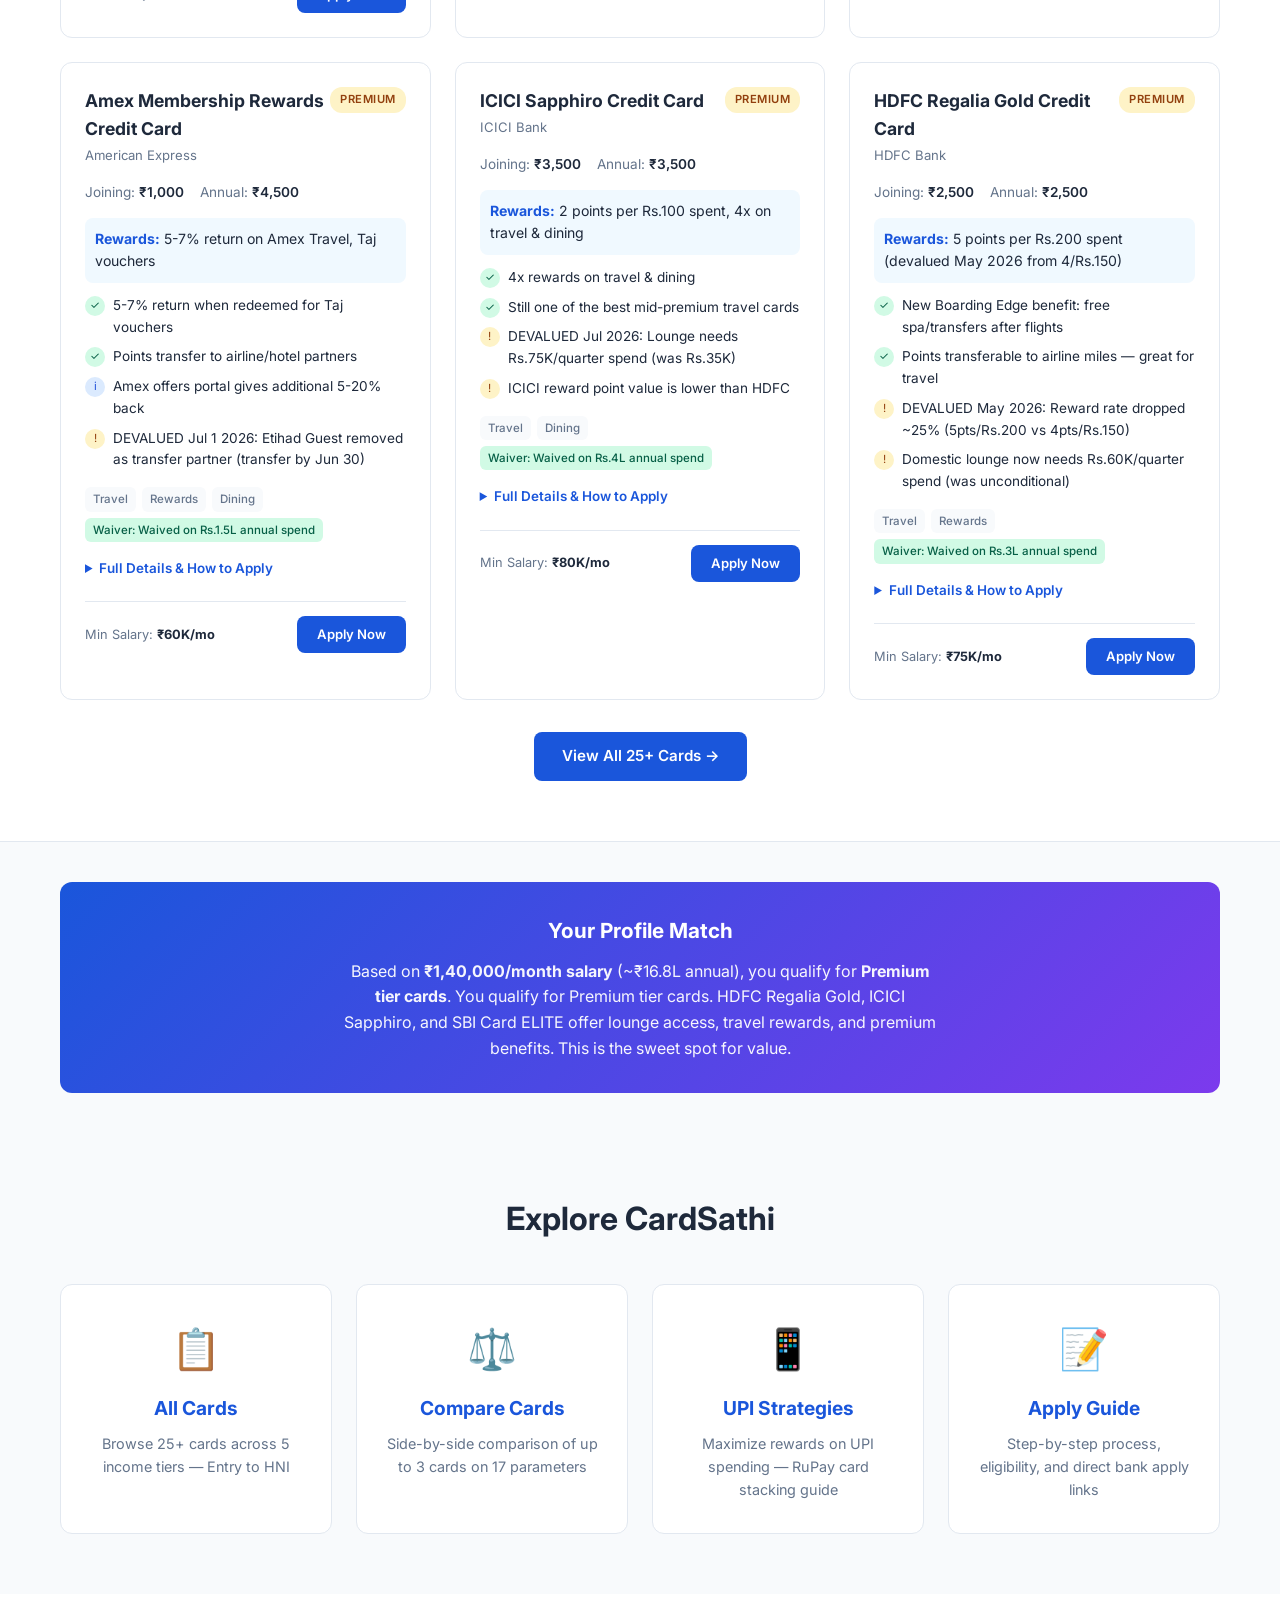
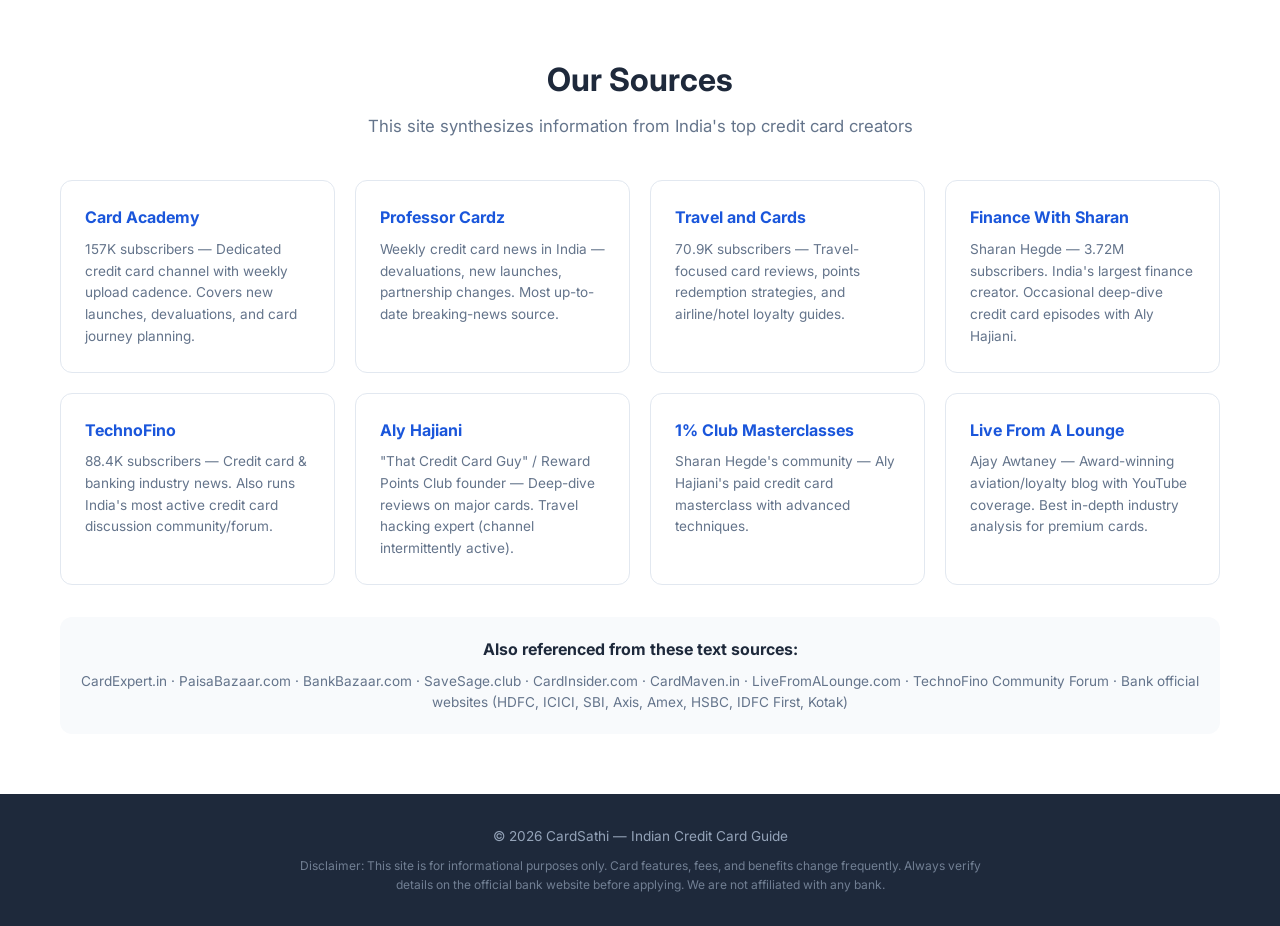
==== commit 228ab5b7: "Monthly update Aug 18 2026: Added HSBC Visa Platinum LTF card with 20 transfer partners. Sourced fro" ====
--- a/index.html
+++ b/index.html
@@ -30,7 +30,7 @@
         <div class="container">
             <h1>Find Your Perfect Credit Card</h1>
             <p class="hero-subtitle">Curated recommendations from India's top finance creators — Finance With Sharan, Aly Hajiani, 1% Club & Reward Points Club</p>
-            <p class="last-updated">Last updated: <span id="lastUpdated">Aug 8, 2026</span> · Expanded Sources: added Card Academy (157K), Travel and Cards (70K), TechnoFino, Live From A Lounge</p>
+            <p class="last-updated">Last updated: <span id="lastUpdated">Aug 18, 2026</span> · NEW: HSBC Visa Platinum LTF card with 20 transfer partners · slice ecosystem expansion</p>
             <div class="hero-cta">
                 <a href="compare.html" class="cta-btn cta-btn-primary">Compare Cards →</a>
                 <a href="cards.html" class="cta-btn cta-btn-secondary">Browse All Cards</a>
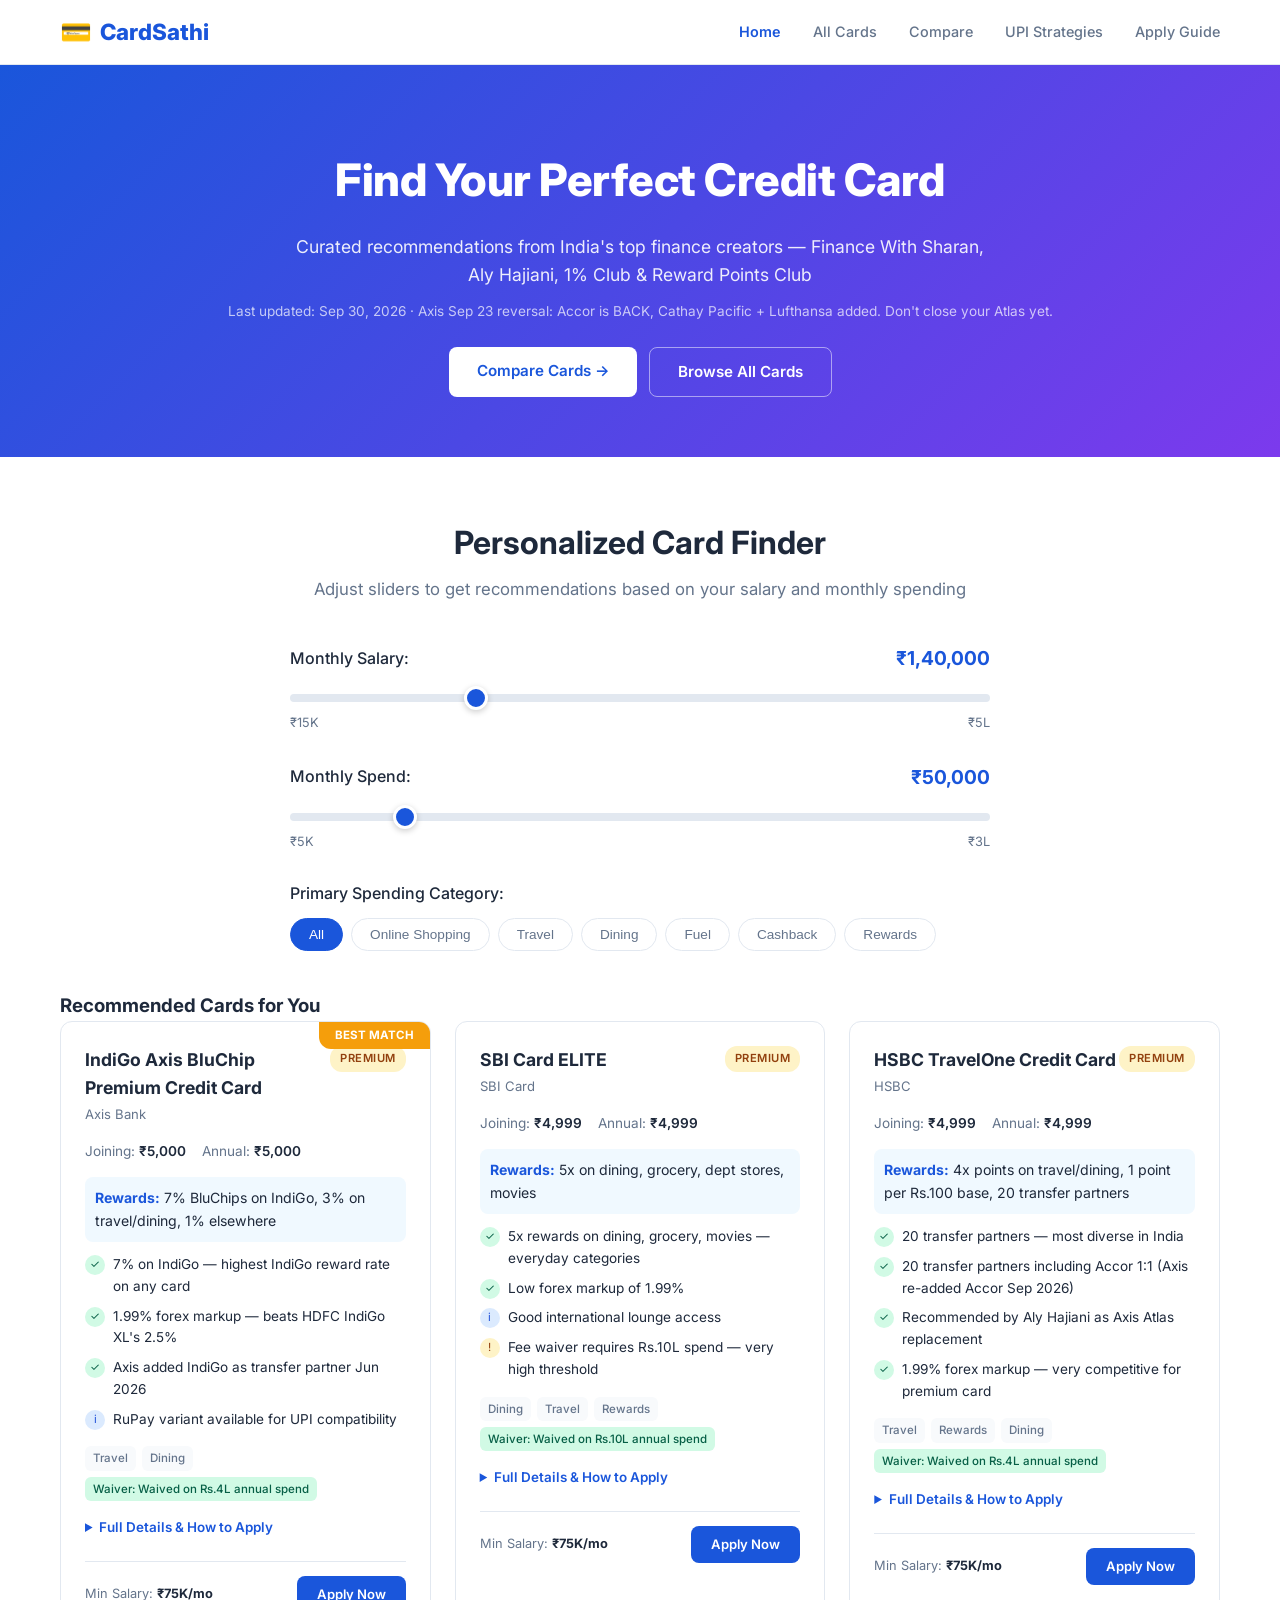
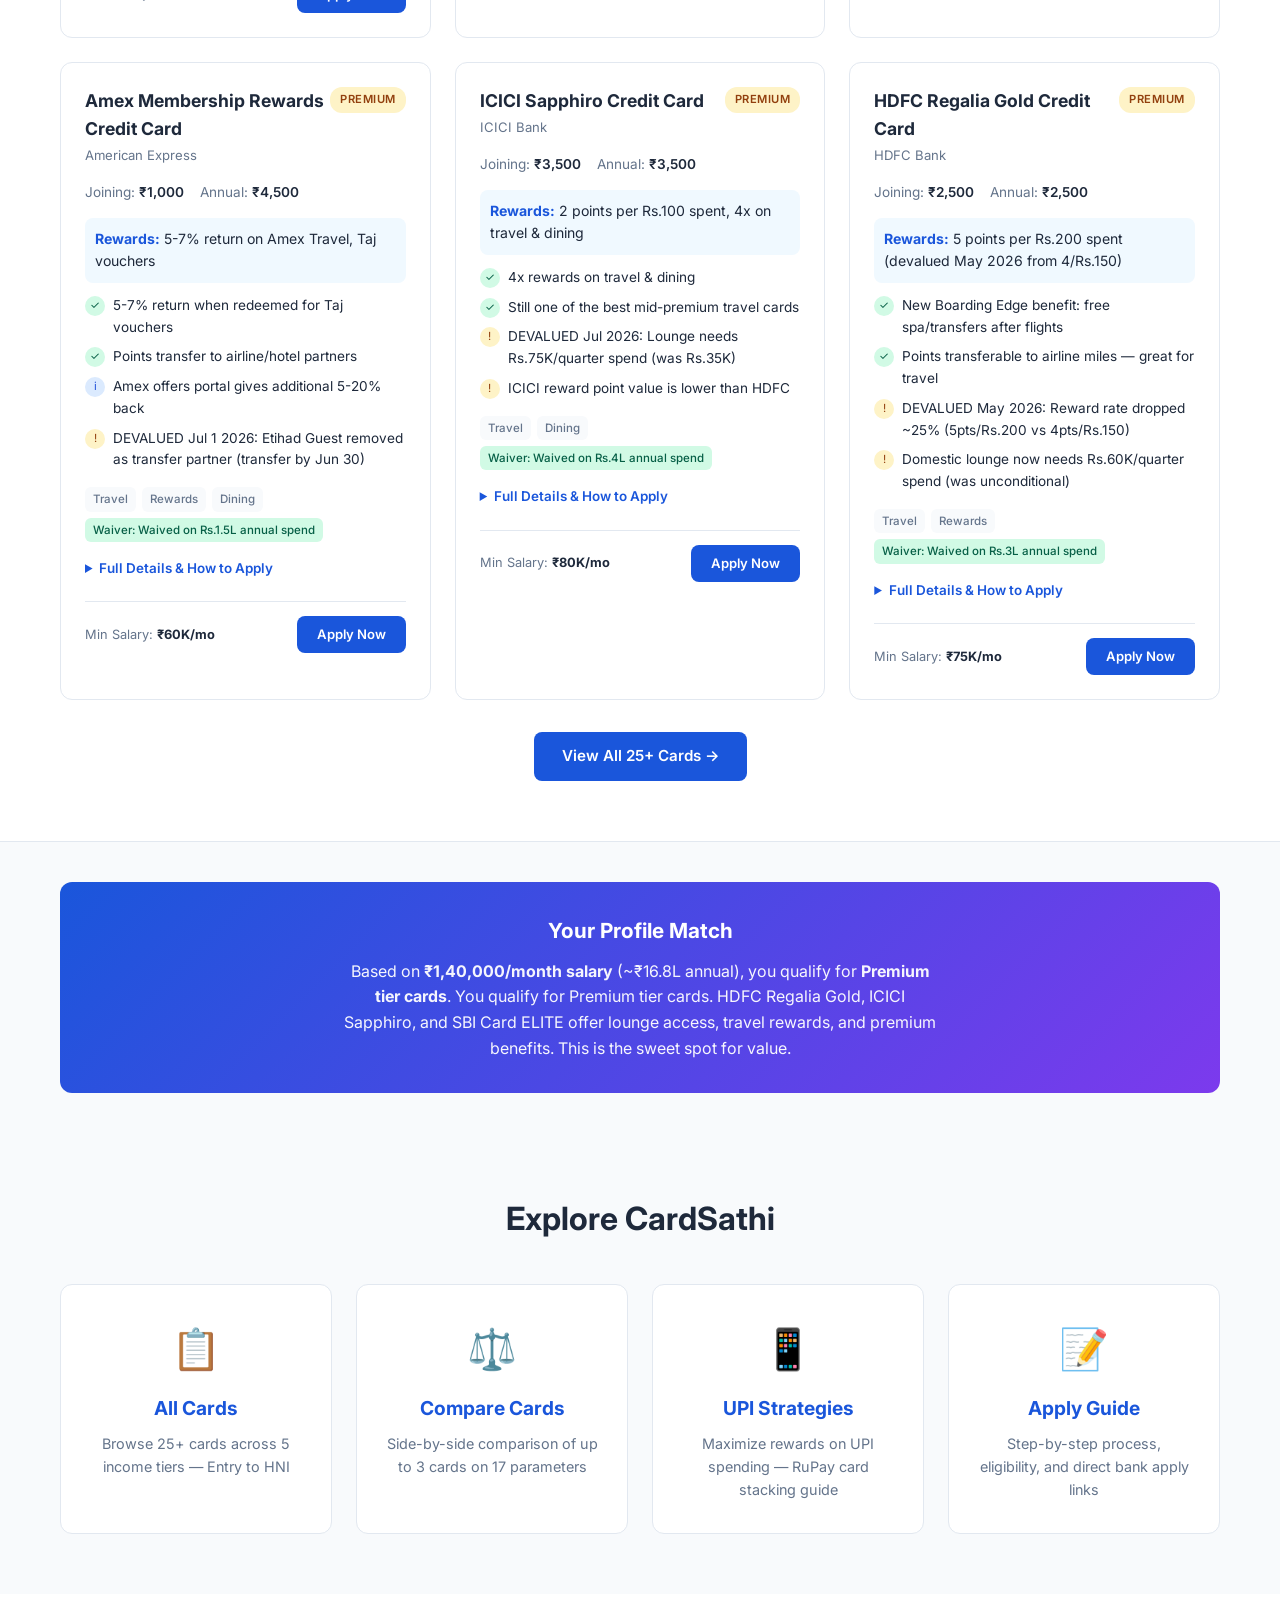
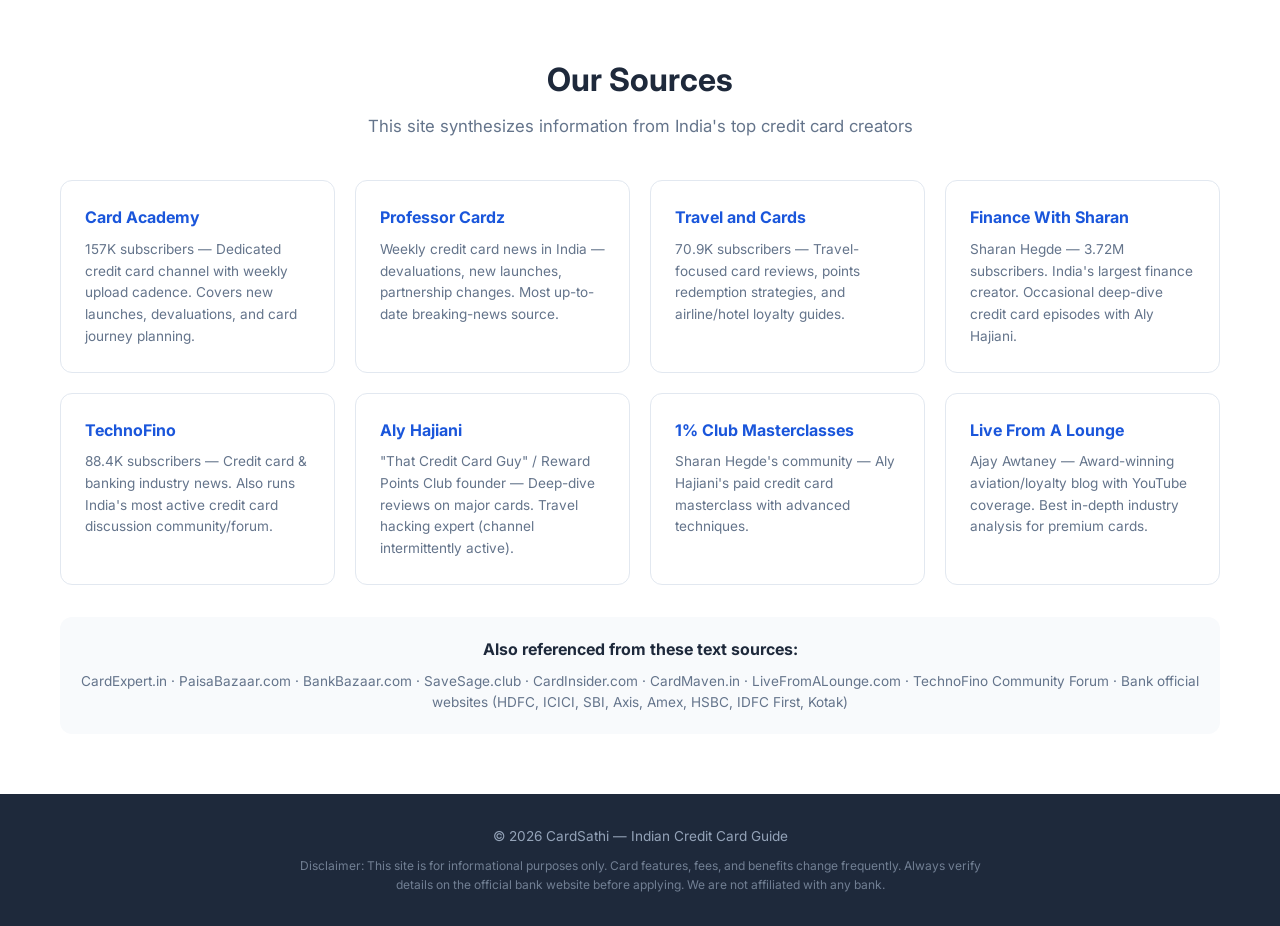
==== commit 552513ac: "Monthly refresh Sep 30 2026: Axis Sep 23 partial recovery - Accor reinstated, Cathay Pacific and Luf" ====
--- a/index.html
+++ b/index.html
@@ -30,7 +30,7 @@
         <div class="container">
             <h1>Find Your Perfect Credit Card</h1>
             <p class="hero-subtitle">Curated recommendations from India's top finance creators — Finance With Sharan, Aly Hajiani, 1% Club & Reward Points Club</p>
-            <p class="last-updated">Last updated: <span id="lastUpdated">Aug 18, 2026</span> · NEW: HSBC Visa Platinum LTF card with 20 transfer partners · slice ecosystem expansion</p>
+            <p class="last-updated">Last updated: <span id="lastUpdated">Sep 30, 2026</span> · Axis Sep 23 reversal: Accor is BACK, Cathay Pacific + Lufthansa added. Don't close your Atlas yet.</p>
             <div class="hero-cta">
                 <a href="compare.html" class="cta-btn cta-btn-primary">Compare Cards →</a>
                 <a href="cards.html" class="cta-btn cta-btn-secondary">Browse All Cards</a>
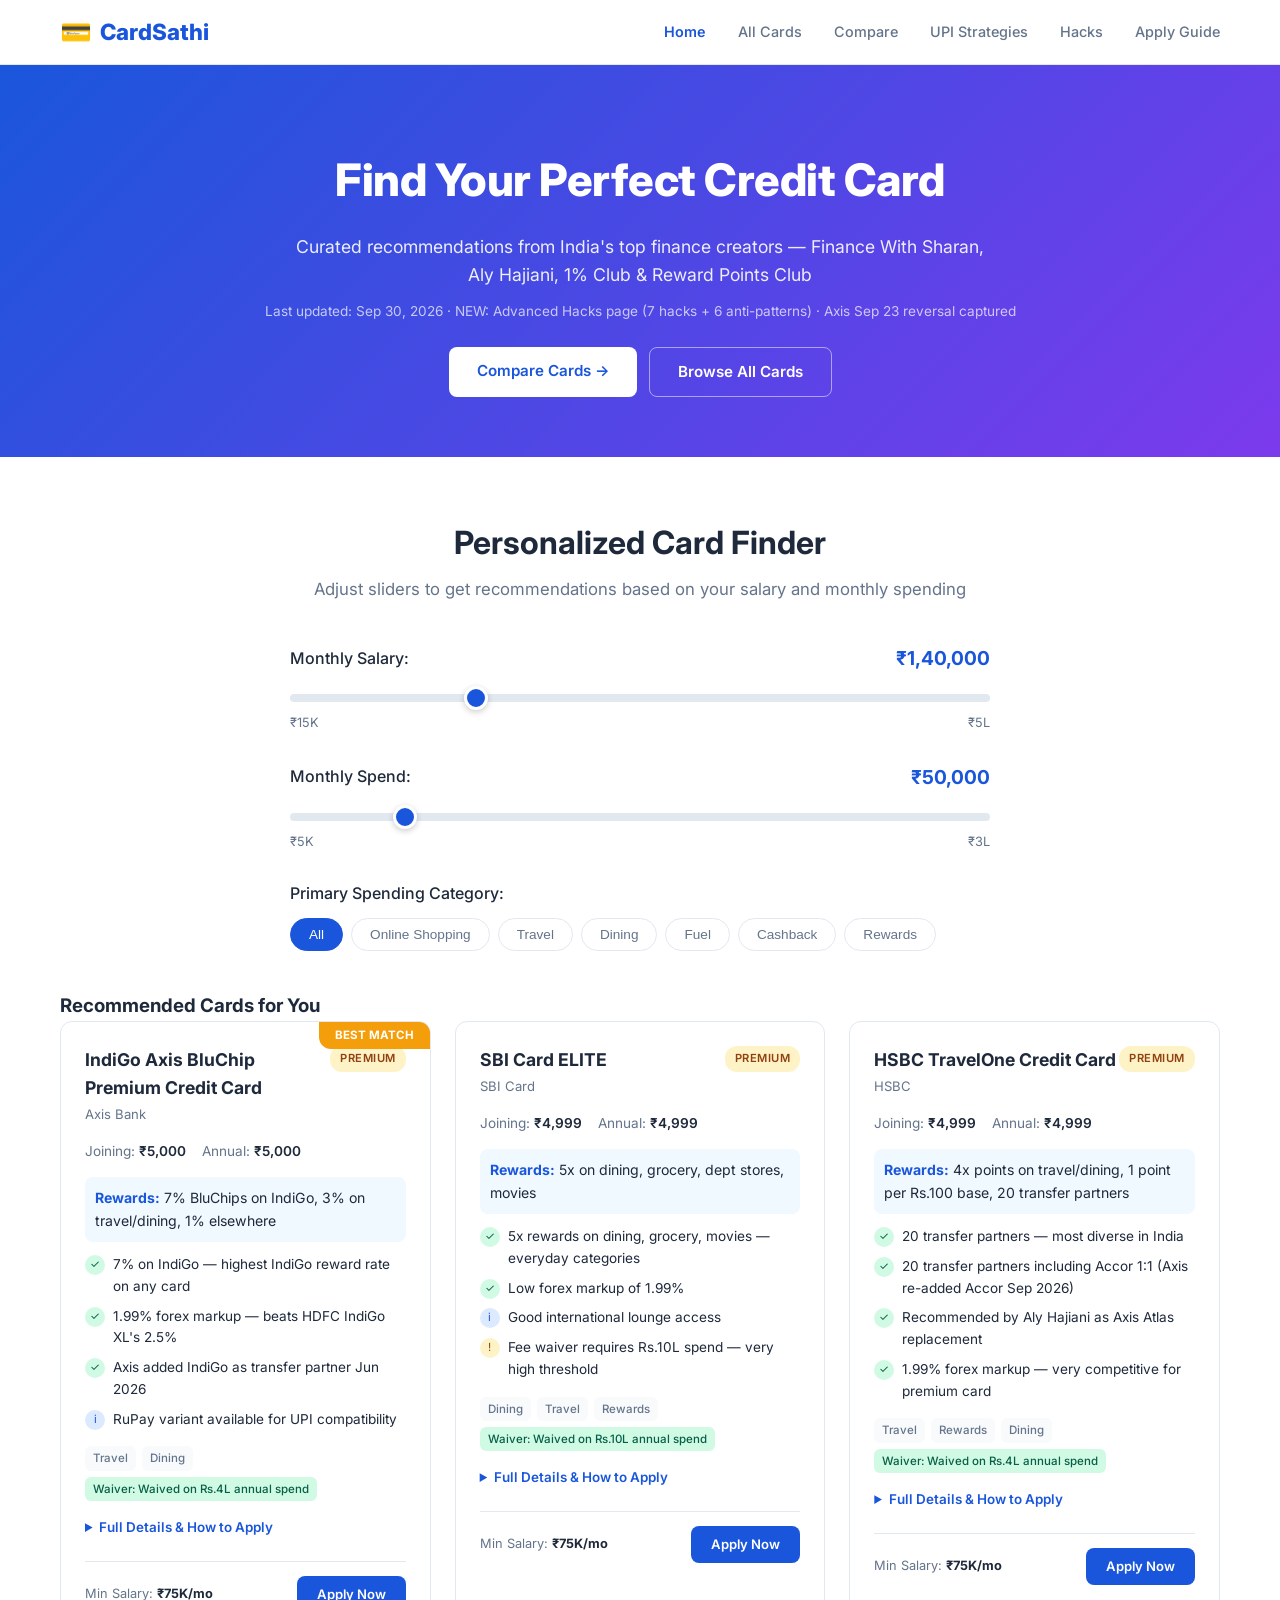
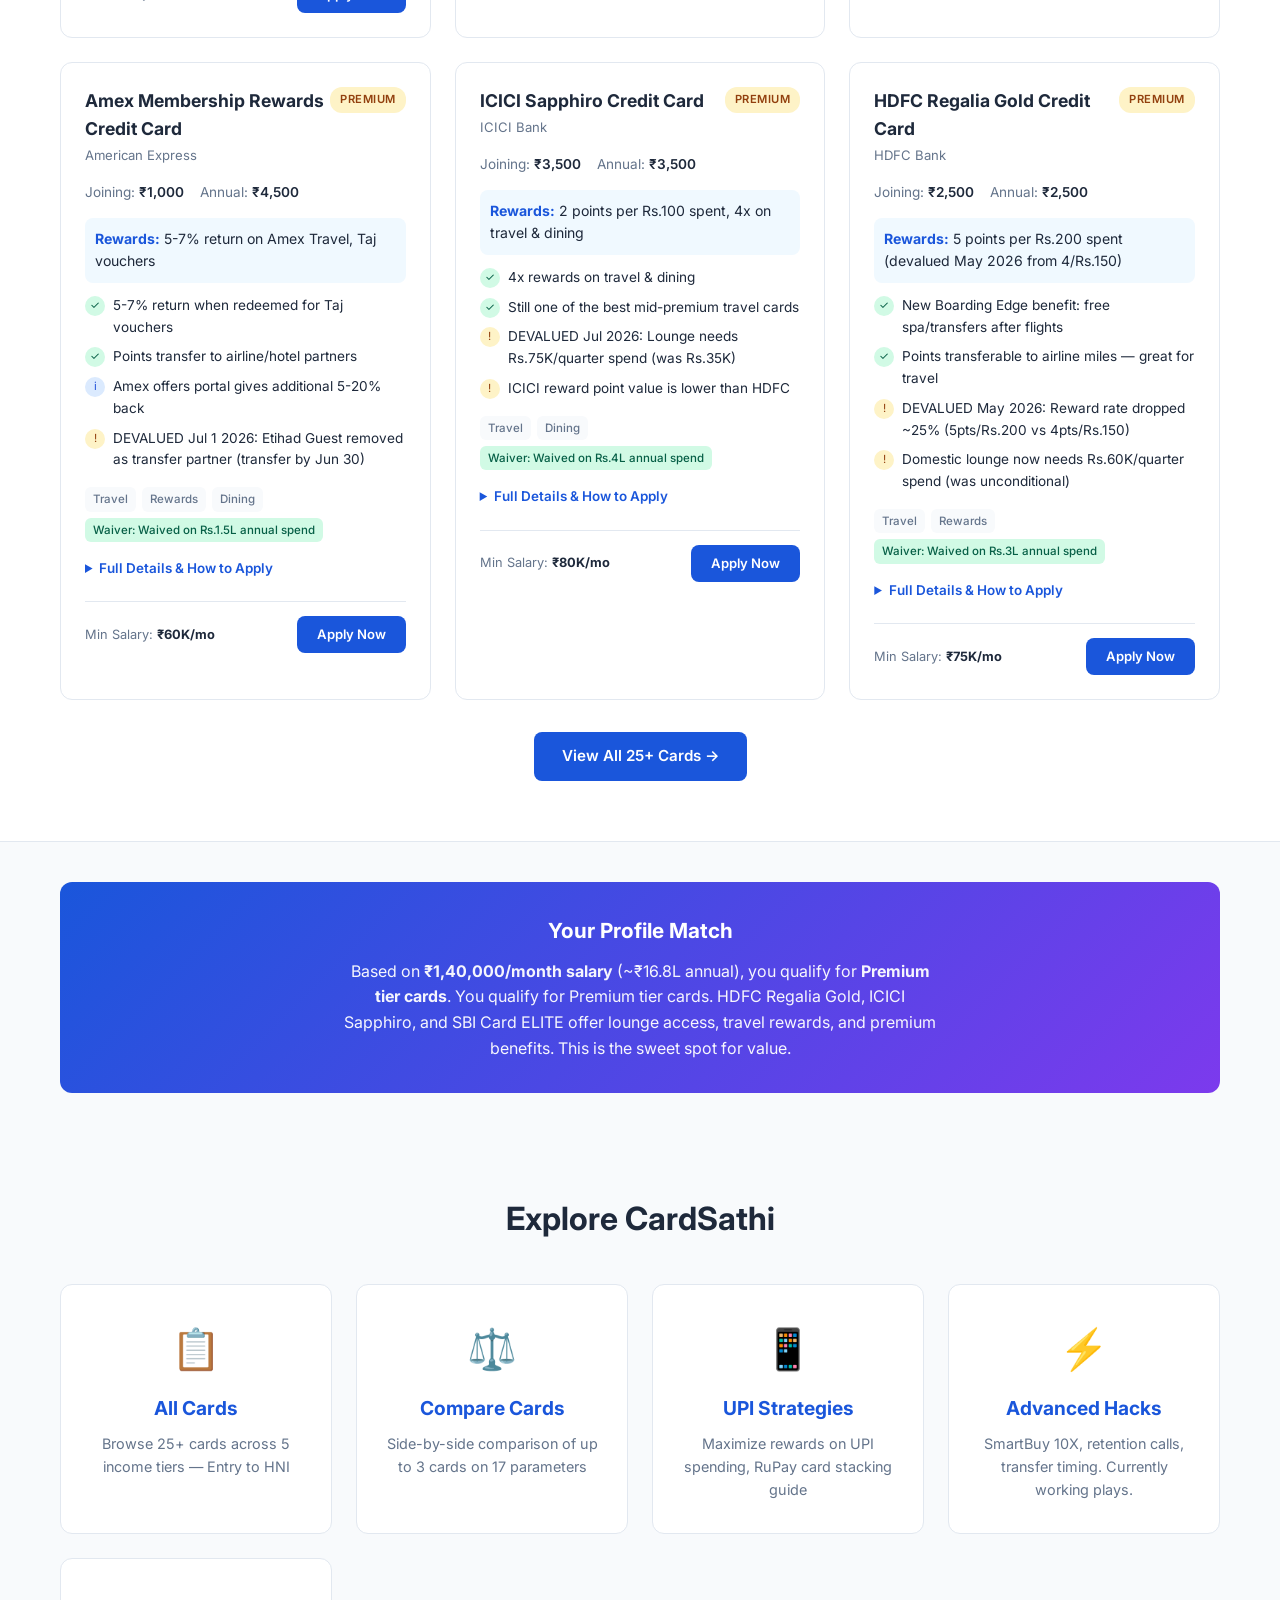
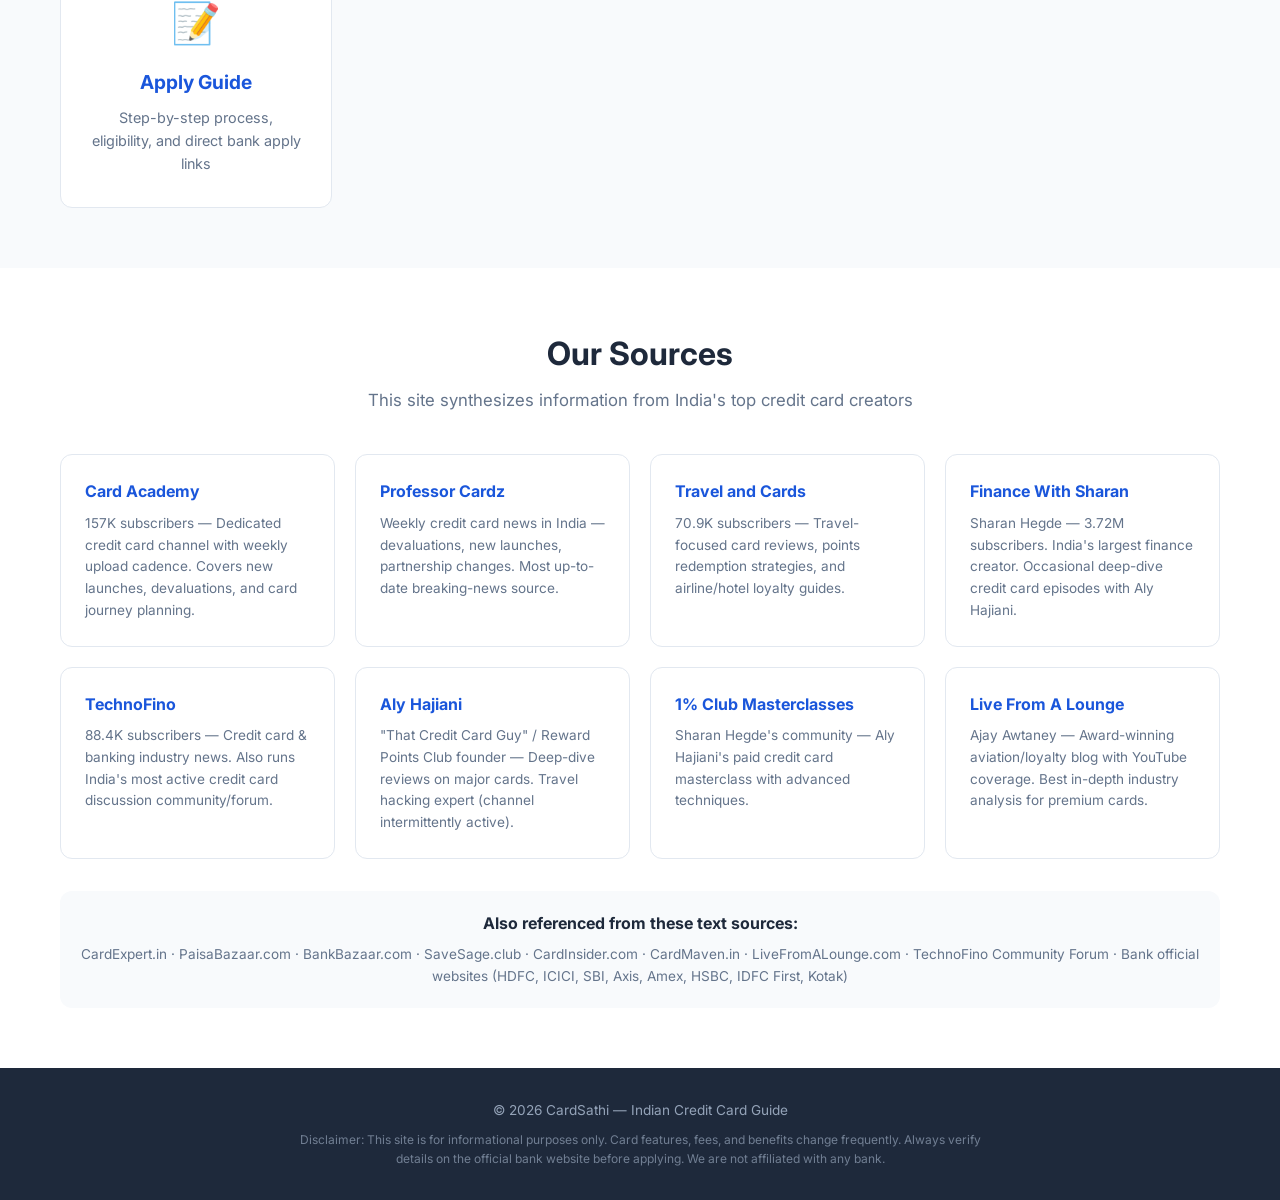
==== commit 9b7f9447: "Add Advanced Hacks page (6th page) with 7 verified working hacks and 6 anti-patterns. Hacks covered:" ====
--- a/index.html
+++ b/index.html
@@ -20,6 +20,7 @@
                 <li><a href="cards.html">All Cards</a></li>
                 <li><a href="compare.html">Compare</a></li>
                 <li><a href="strategies.html">UPI Strategies</a></li>
+                <li><a href="hacks.html">Hacks</a></li>
                 <li><a href="guide.html">Apply Guide</a></li>
             </ul>
             <button class="mobile-menu-btn" onclick="toggleMobileMenu()">&#9776;</button>
@@ -30,7 +31,7 @@
         <div class="container">
             <h1>Find Your Perfect Credit Card</h1>
             <p class="hero-subtitle">Curated recommendations from India's top finance creators — Finance With Sharan, Aly Hajiani, 1% Club & Reward Points Club</p>
-            <p class="last-updated">Last updated: <span id="lastUpdated">Sep 30, 2026</span> · Axis Sep 23 reversal: Accor is BACK, Cathay Pacific + Lufthansa added. Don't close your Atlas yet.</p>
+            <p class="last-updated">Last updated: <span id="lastUpdated">Sep 30, 2026</span> · NEW: Advanced Hacks page (7 hacks + 6 anti-patterns) · Axis Sep 23 reversal captured</p>
             <div class="hero-cta">
                 <a href="compare.html" class="cta-btn cta-btn-primary">Compare Cards →</a>
                 <a href="cards.html" class="cta-btn cta-btn-secondary">Browse All Cards</a>
@@ -116,7 +117,12 @@
                 <a href="strategies.html" class="quick-link">
                     <div class="quick-link-icon">📱</div>
                     <h3>UPI Strategies</h3>
-                    <p>Maximize rewards on UPI spending — RuPay card stacking guide</p>
+                    <p>Maximize rewards on UPI spending, RuPay card stacking guide</p>
+                </a>
+                <a href="hacks.html" class="quick-link">
+                    <div class="quick-link-icon">⚡</div>
+                    <h3>Advanced Hacks</h3>
+                    <p>SmartBuy 10X, retention calls, transfer timing. Currently working plays.</p>
                 </a>
                 <a href="guide.html" class="quick-link">
                     <div class="quick-link-icon">📝</div>
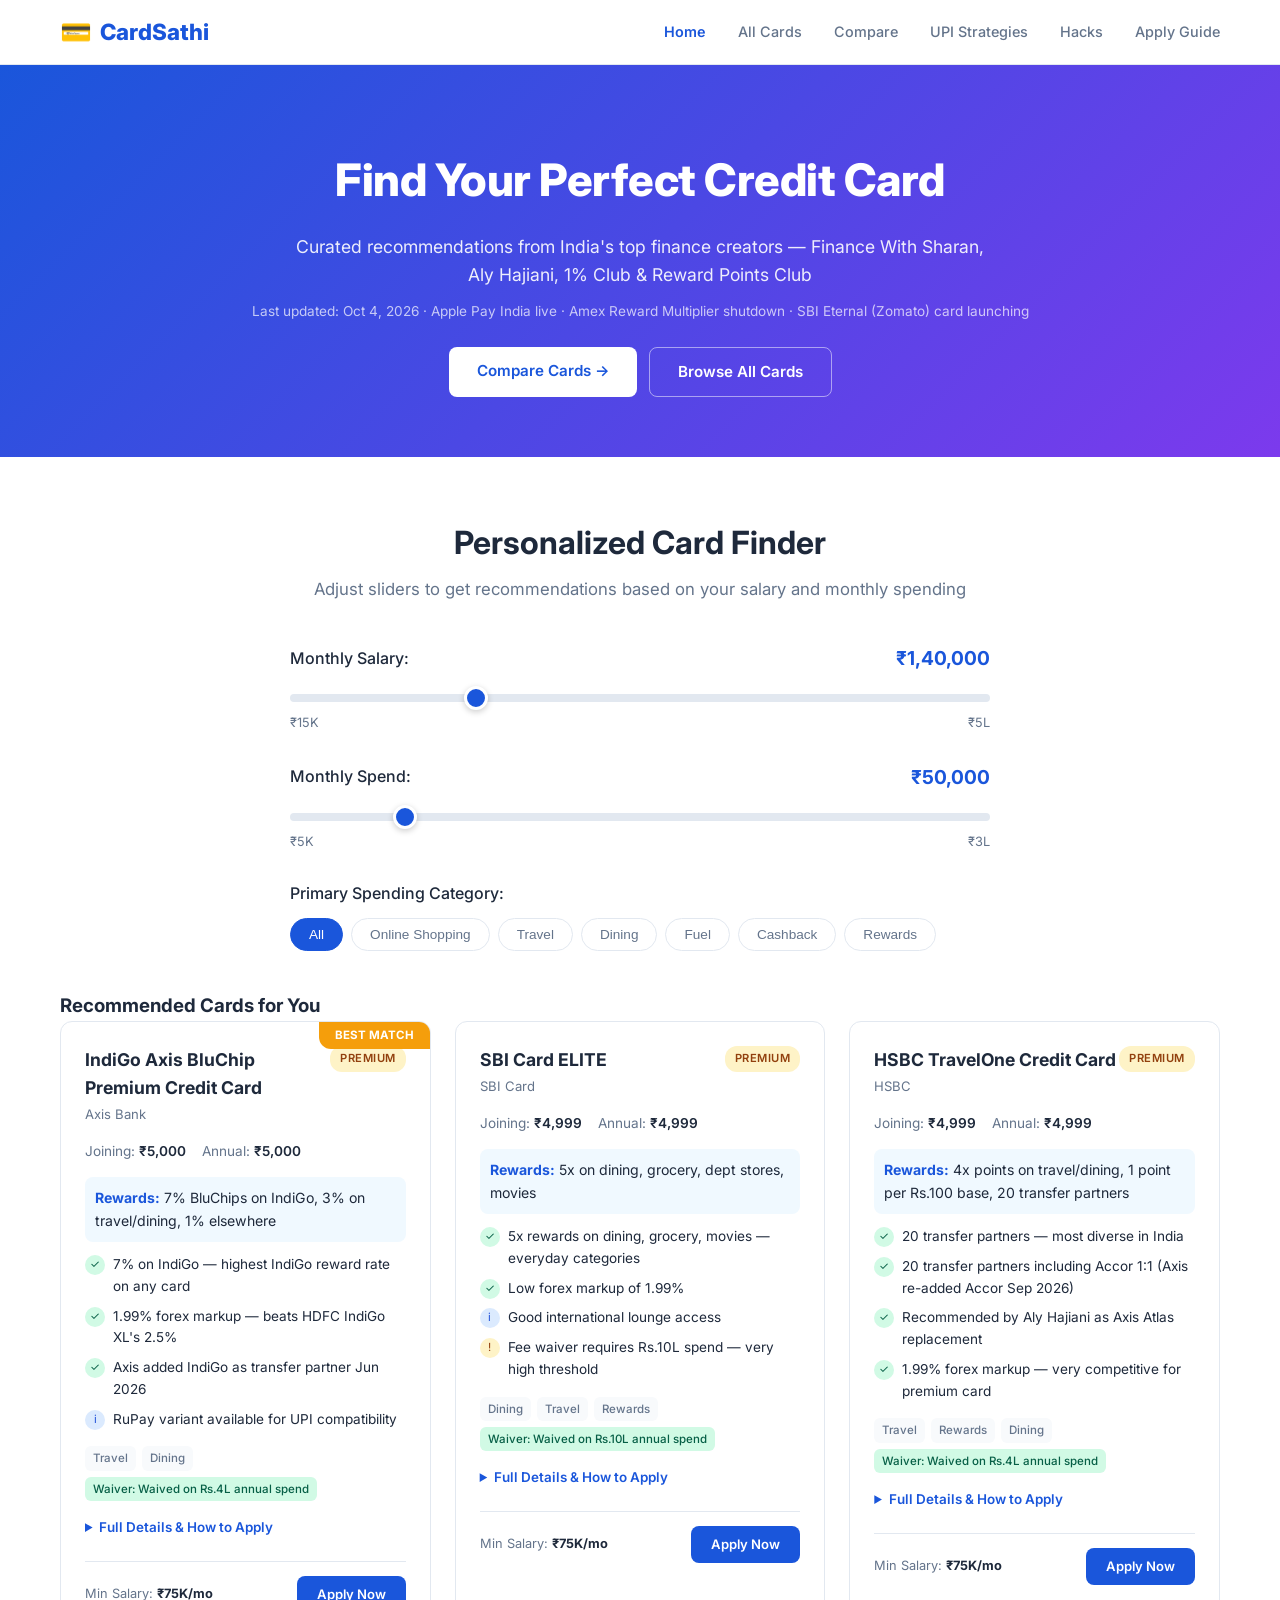
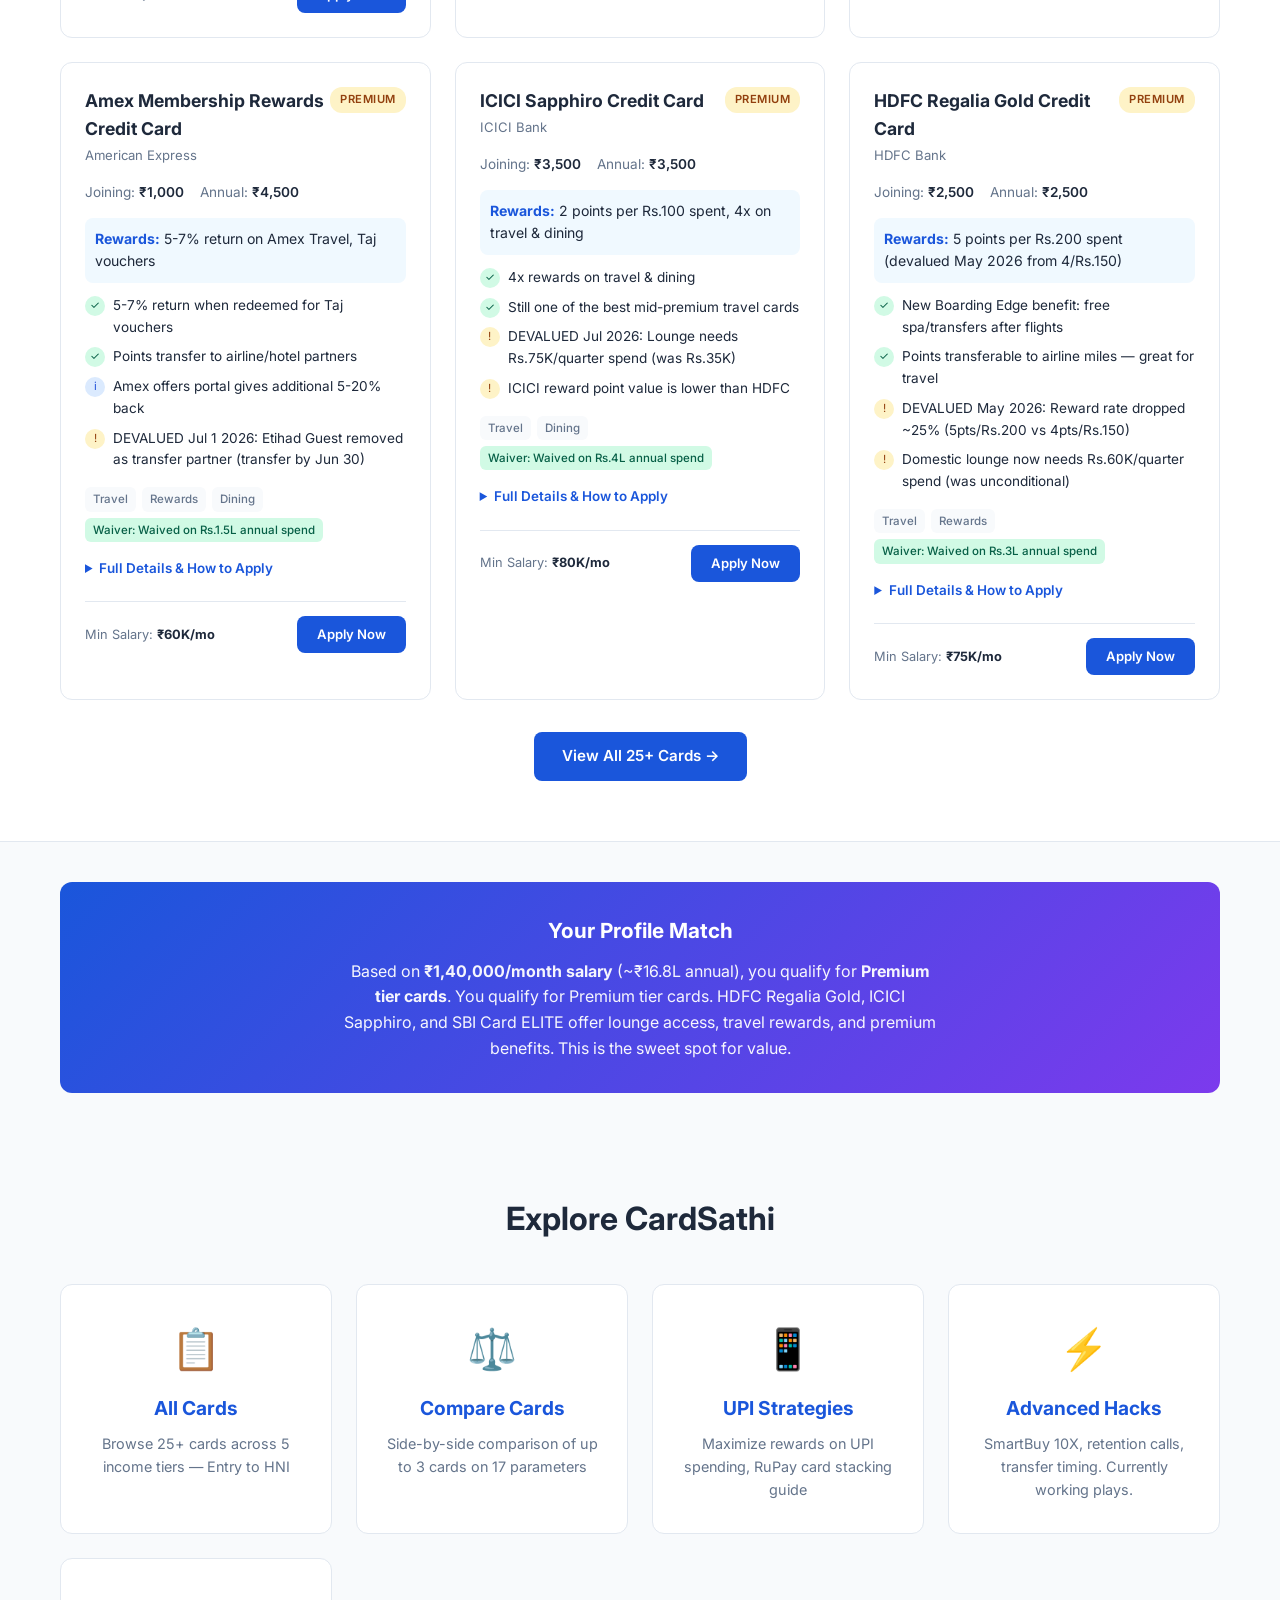
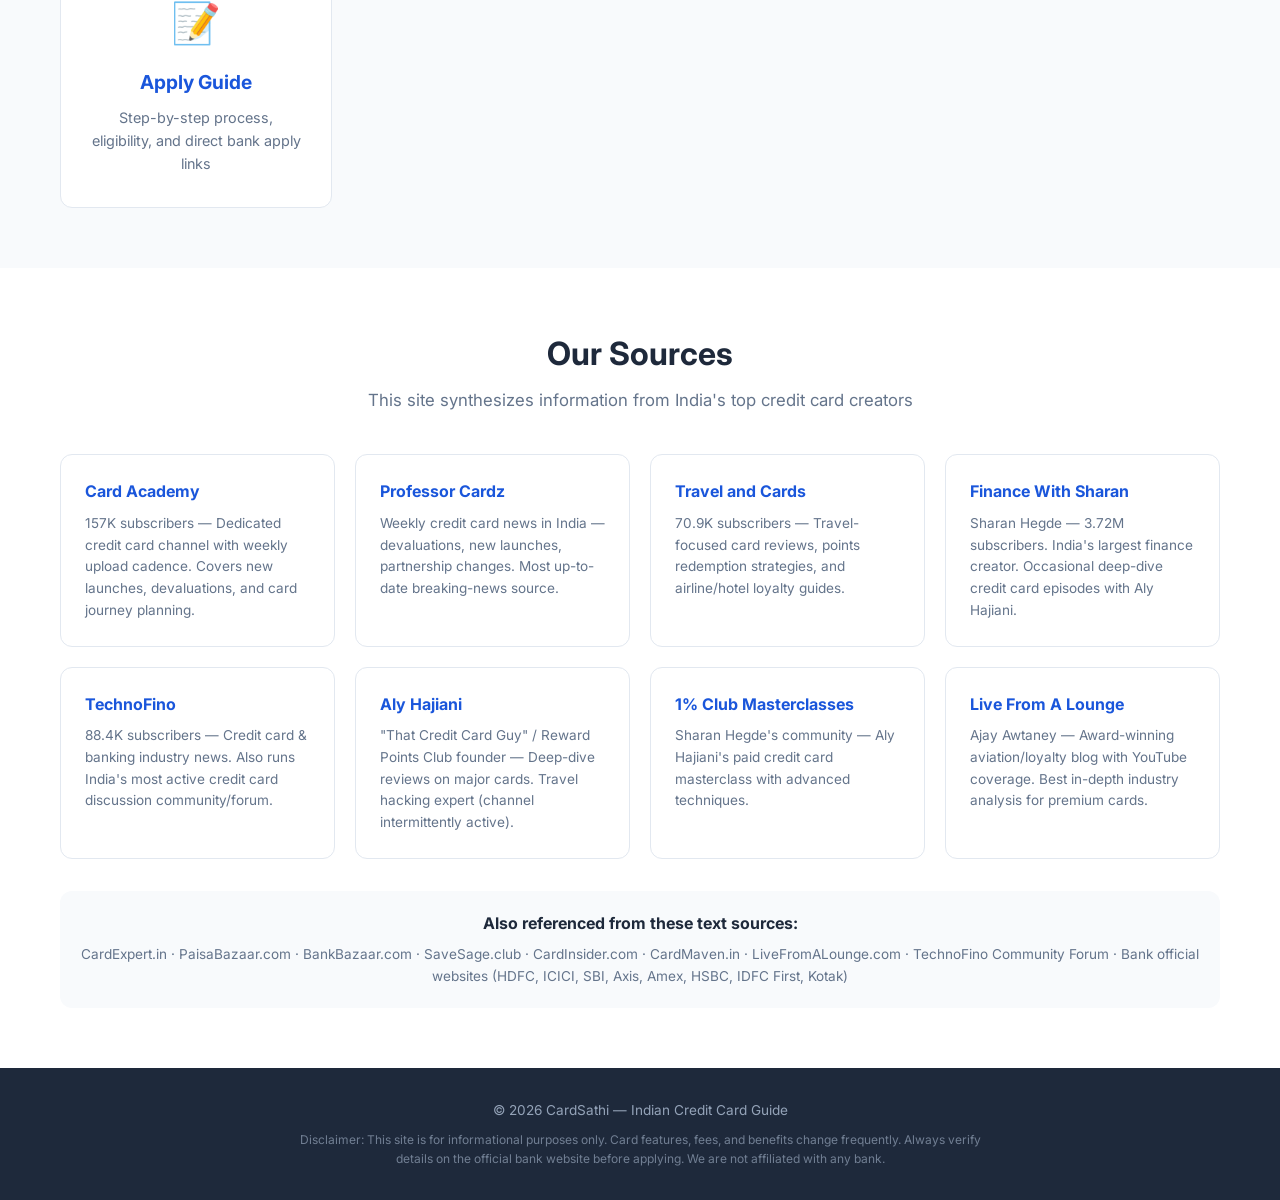
==== commit 0666299d: "Refresh Oct 4 2026: Amex Reward Multiplier shut down Sep 30, SBI ETERNAL card launching, Apple Pay l" ====
--- a/index.html
+++ b/index.html
@@ -31,7 +31,7 @@
         <div class="container">
             <h1>Find Your Perfect Credit Card</h1>
             <p class="hero-subtitle">Curated recommendations from India's top finance creators — Finance With Sharan, Aly Hajiani, 1% Club & Reward Points Club</p>
-            <p class="last-updated">Last updated: <span id="lastUpdated">Sep 30, 2026</span> · NEW: Advanced Hacks page (7 hacks + 6 anti-patterns) · Axis Sep 23 reversal captured</p>
+            <p class="last-updated">Last updated: <span id="lastUpdated">Oct 4, 2026</span> · Apple Pay India live · Amex Reward Multiplier shutdown · SBI Eternal (Zomato) card launching</p>
             <div class="hero-cta">
                 <a href="compare.html" class="cta-btn cta-btn-primary">Compare Cards →</a>
                 <a href="cards.html" class="cta-btn cta-btn-secondary">Browse All Cards</a>
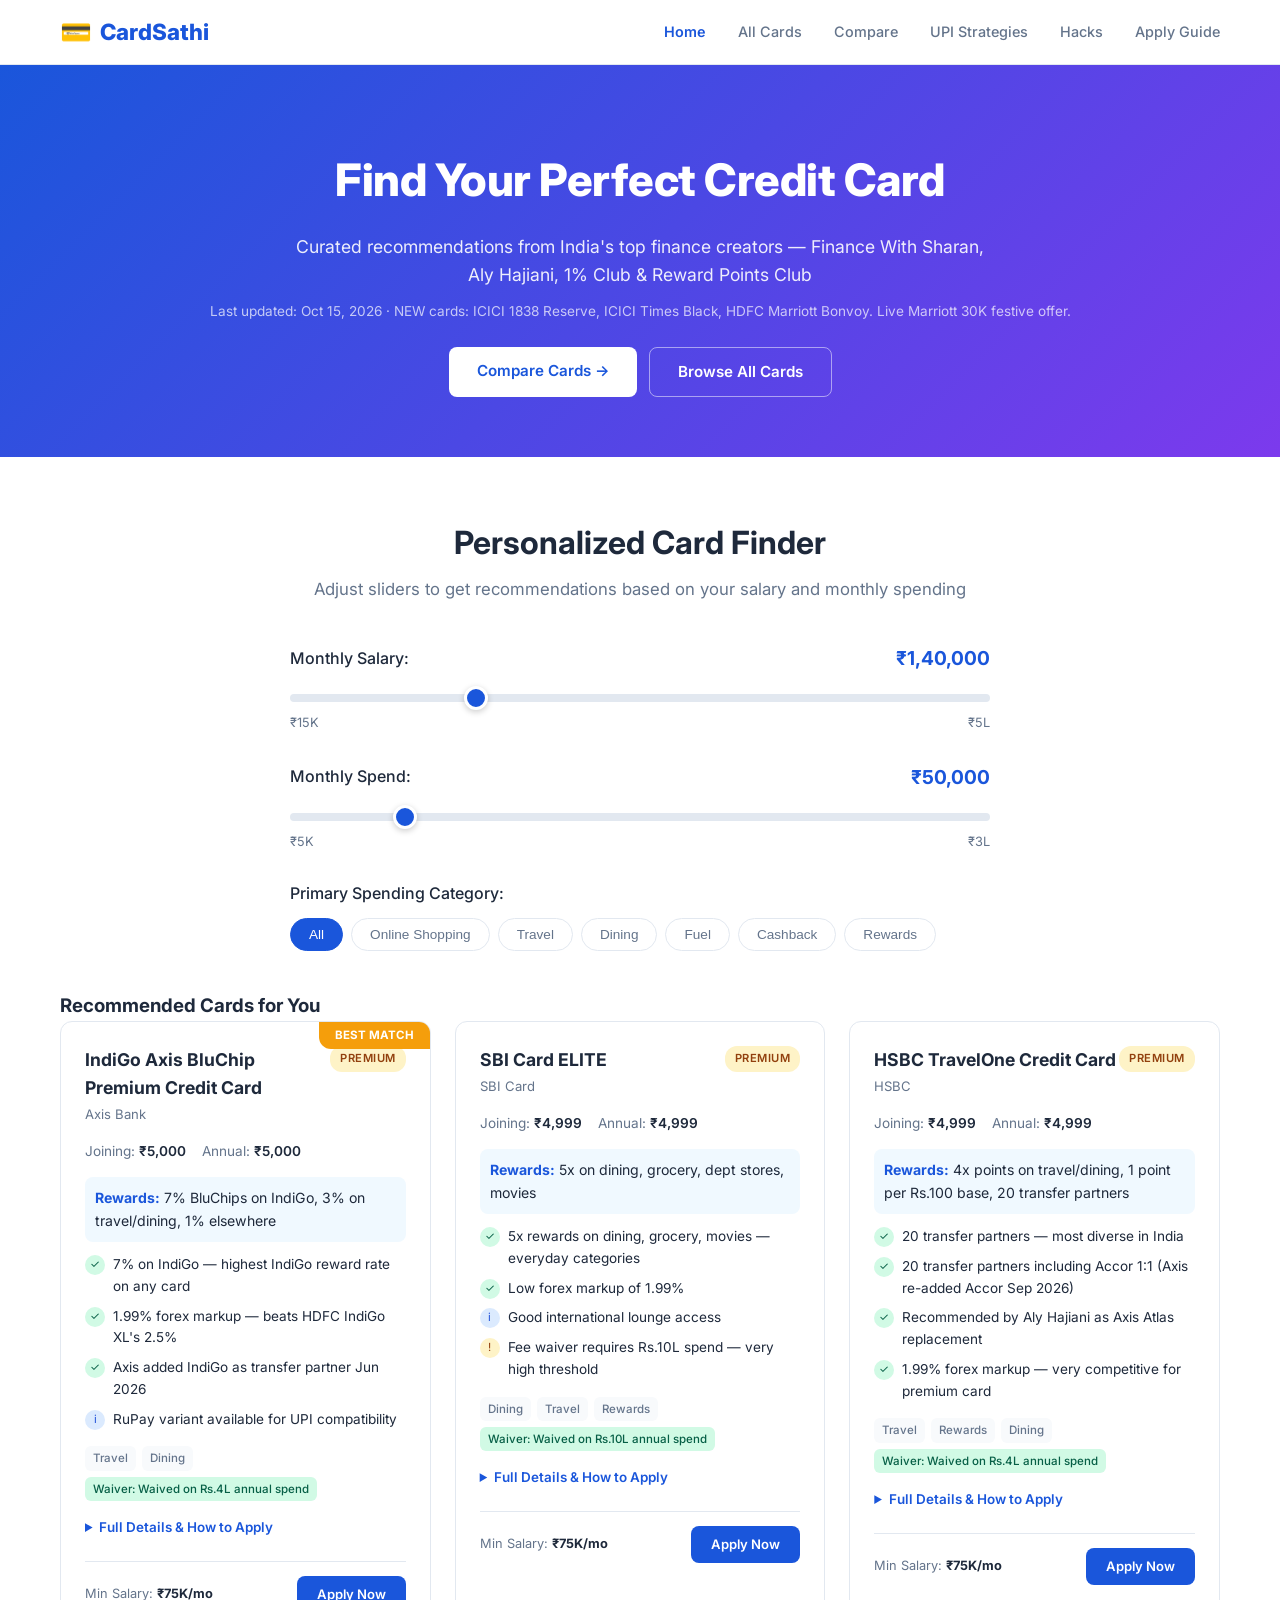
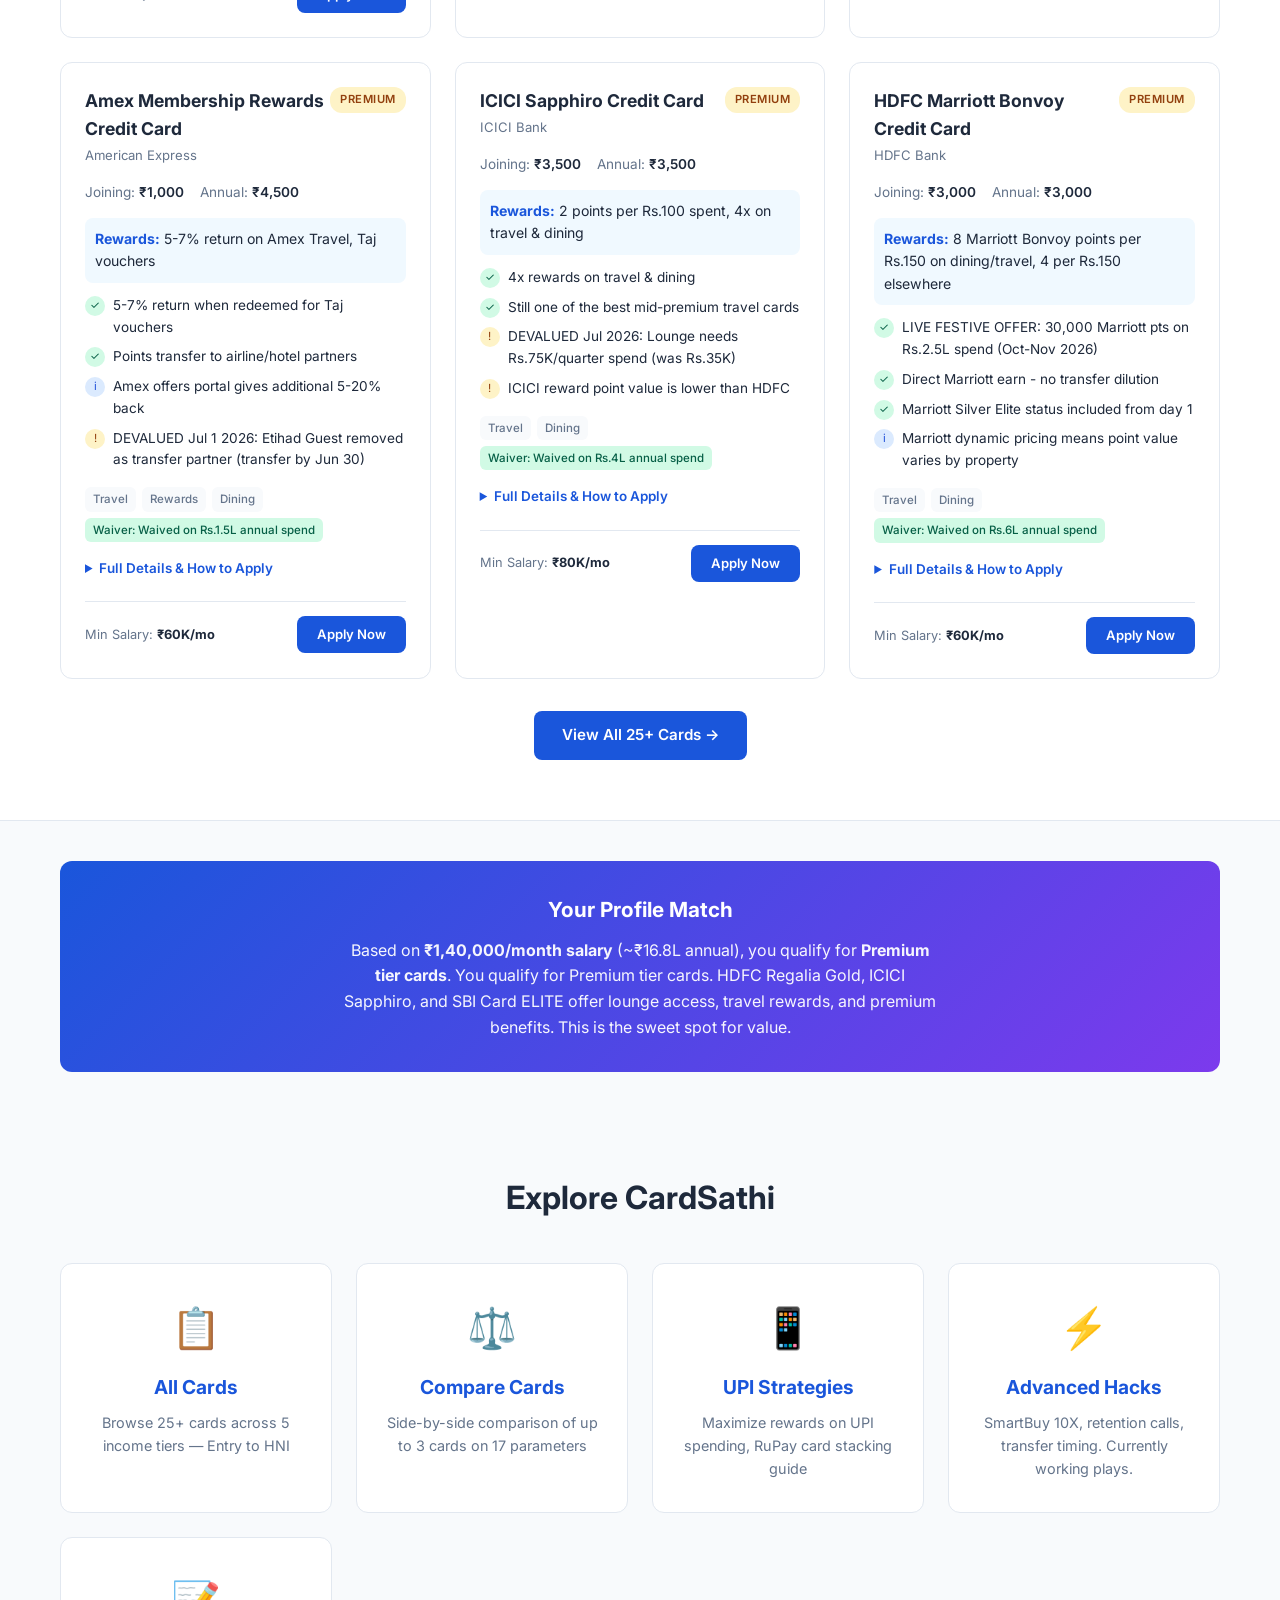
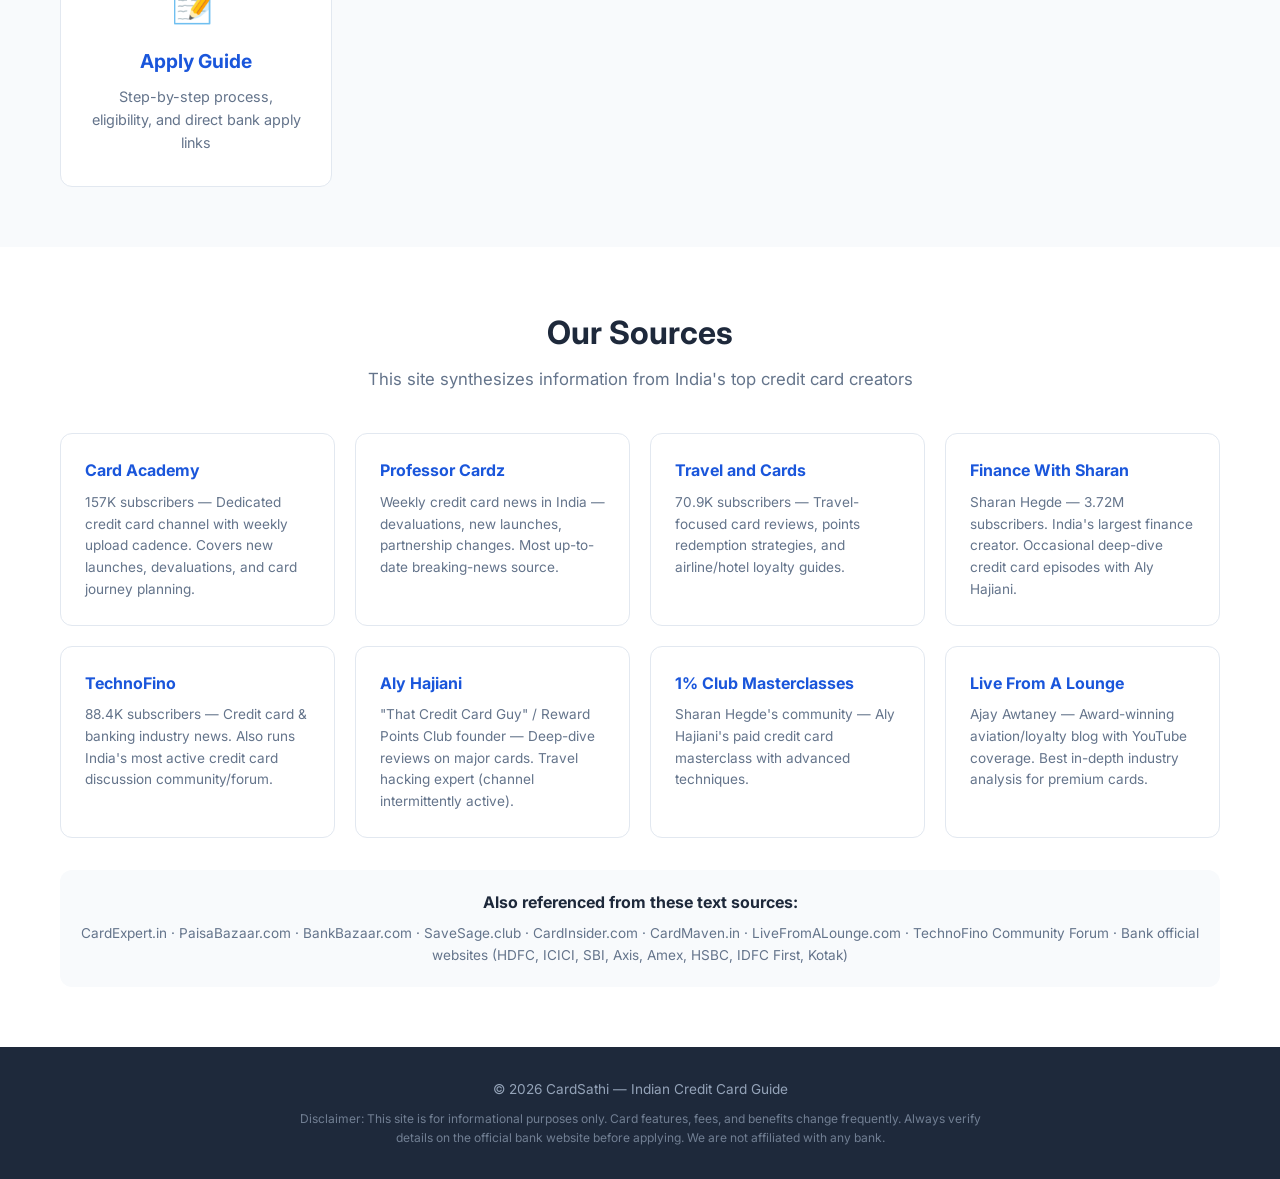
==== commit ace829c6: "Refresh Oct 15 2026: Added ICICI 1838 Reserve (invite-only HNI, Rs.1.75L fee), ICICI Times Black (Rs" ====
--- a/index.html
+++ b/index.html
@@ -31,7 +31,7 @@
         <div class="container">
             <h1>Find Your Perfect Credit Card</h1>
             <p class="hero-subtitle">Curated recommendations from India's top finance creators — Finance With Sharan, Aly Hajiani, 1% Club & Reward Points Club</p>
-            <p class="last-updated">Last updated: <span id="lastUpdated">Oct 4, 2026</span> · Apple Pay India live · Amex Reward Multiplier shutdown · SBI Eternal (Zomato) card launching</p>
+            <p class="last-updated">Last updated: <span id="lastUpdated">Oct 15, 2026</span> · NEW cards: ICICI 1838 Reserve, ICICI Times Black, HDFC Marriott Bonvoy. Live Marriott 30K festive offer.</p>
             <div class="hero-cta">
                 <a href="compare.html" class="cta-btn cta-btn-primary">Compare Cards →</a>
                 <a href="cards.html" class="cta-btn cta-btn-secondary">Browse All Cards</a>
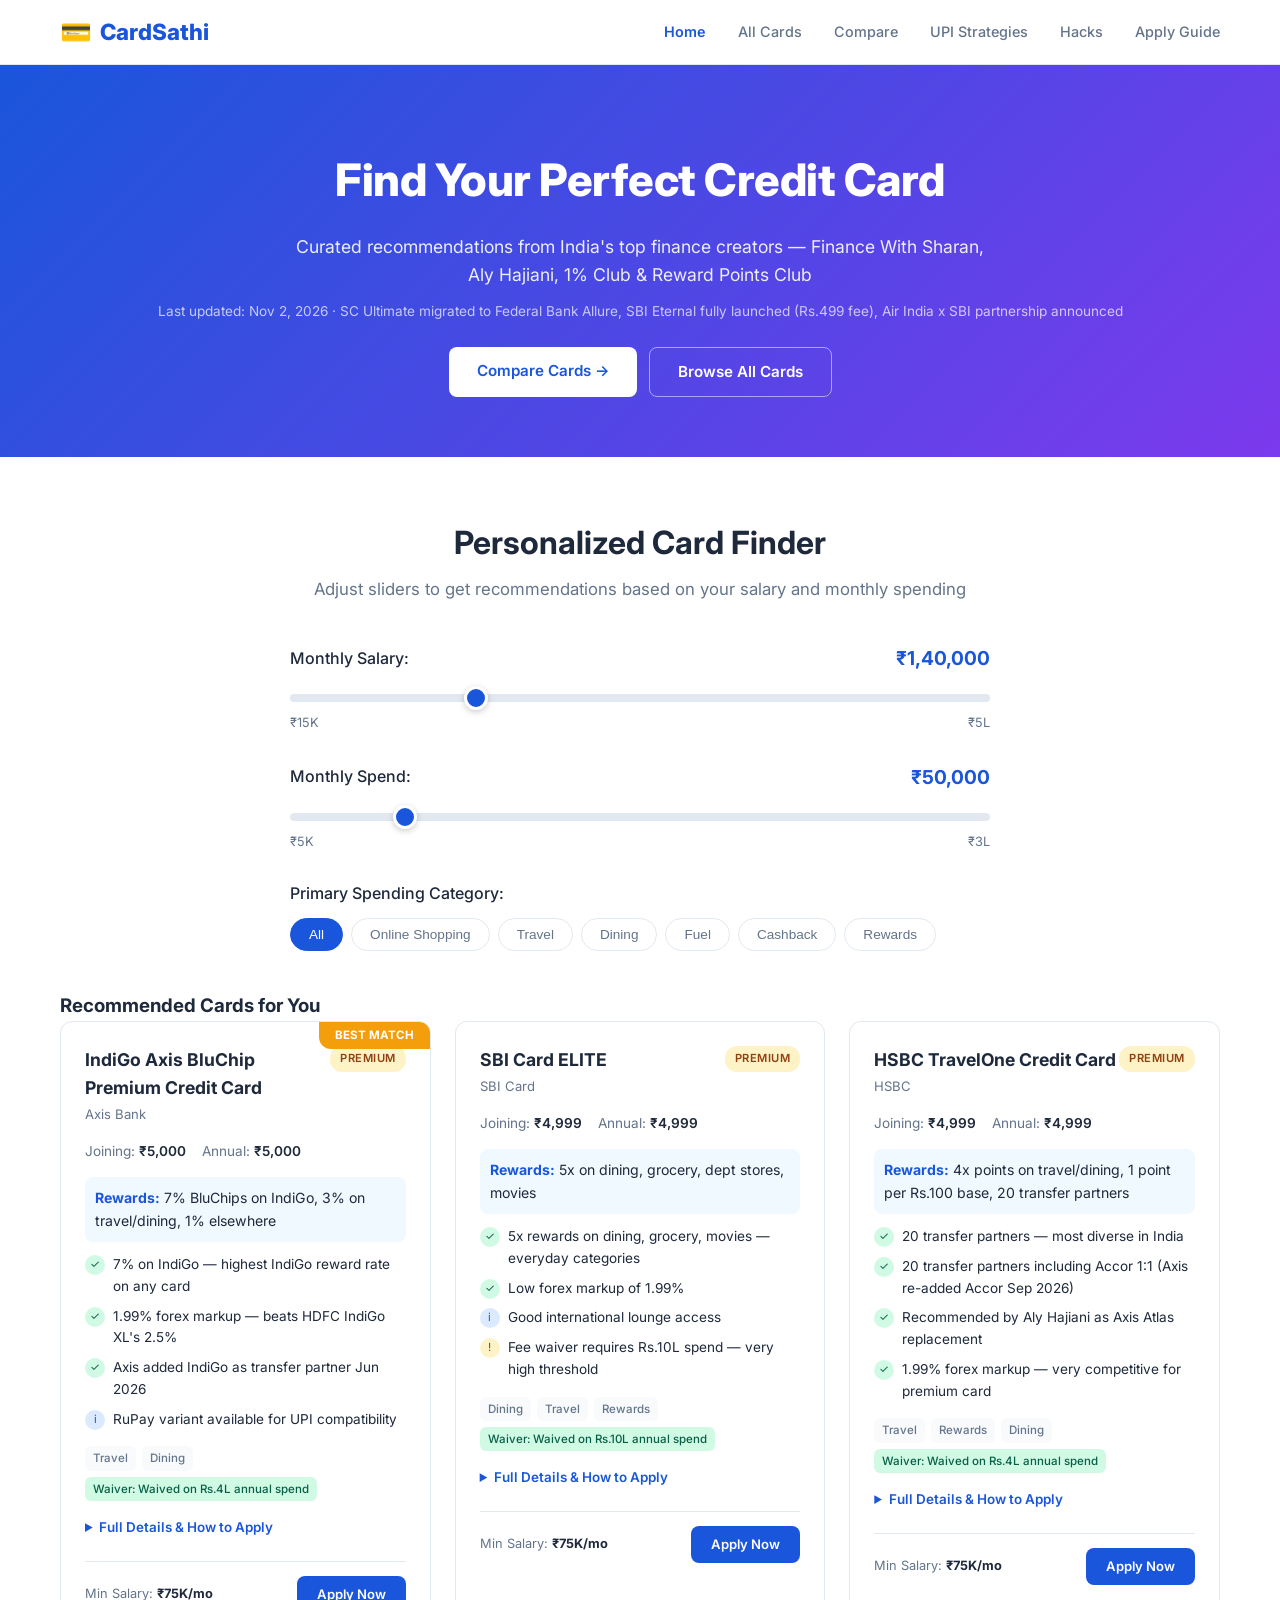
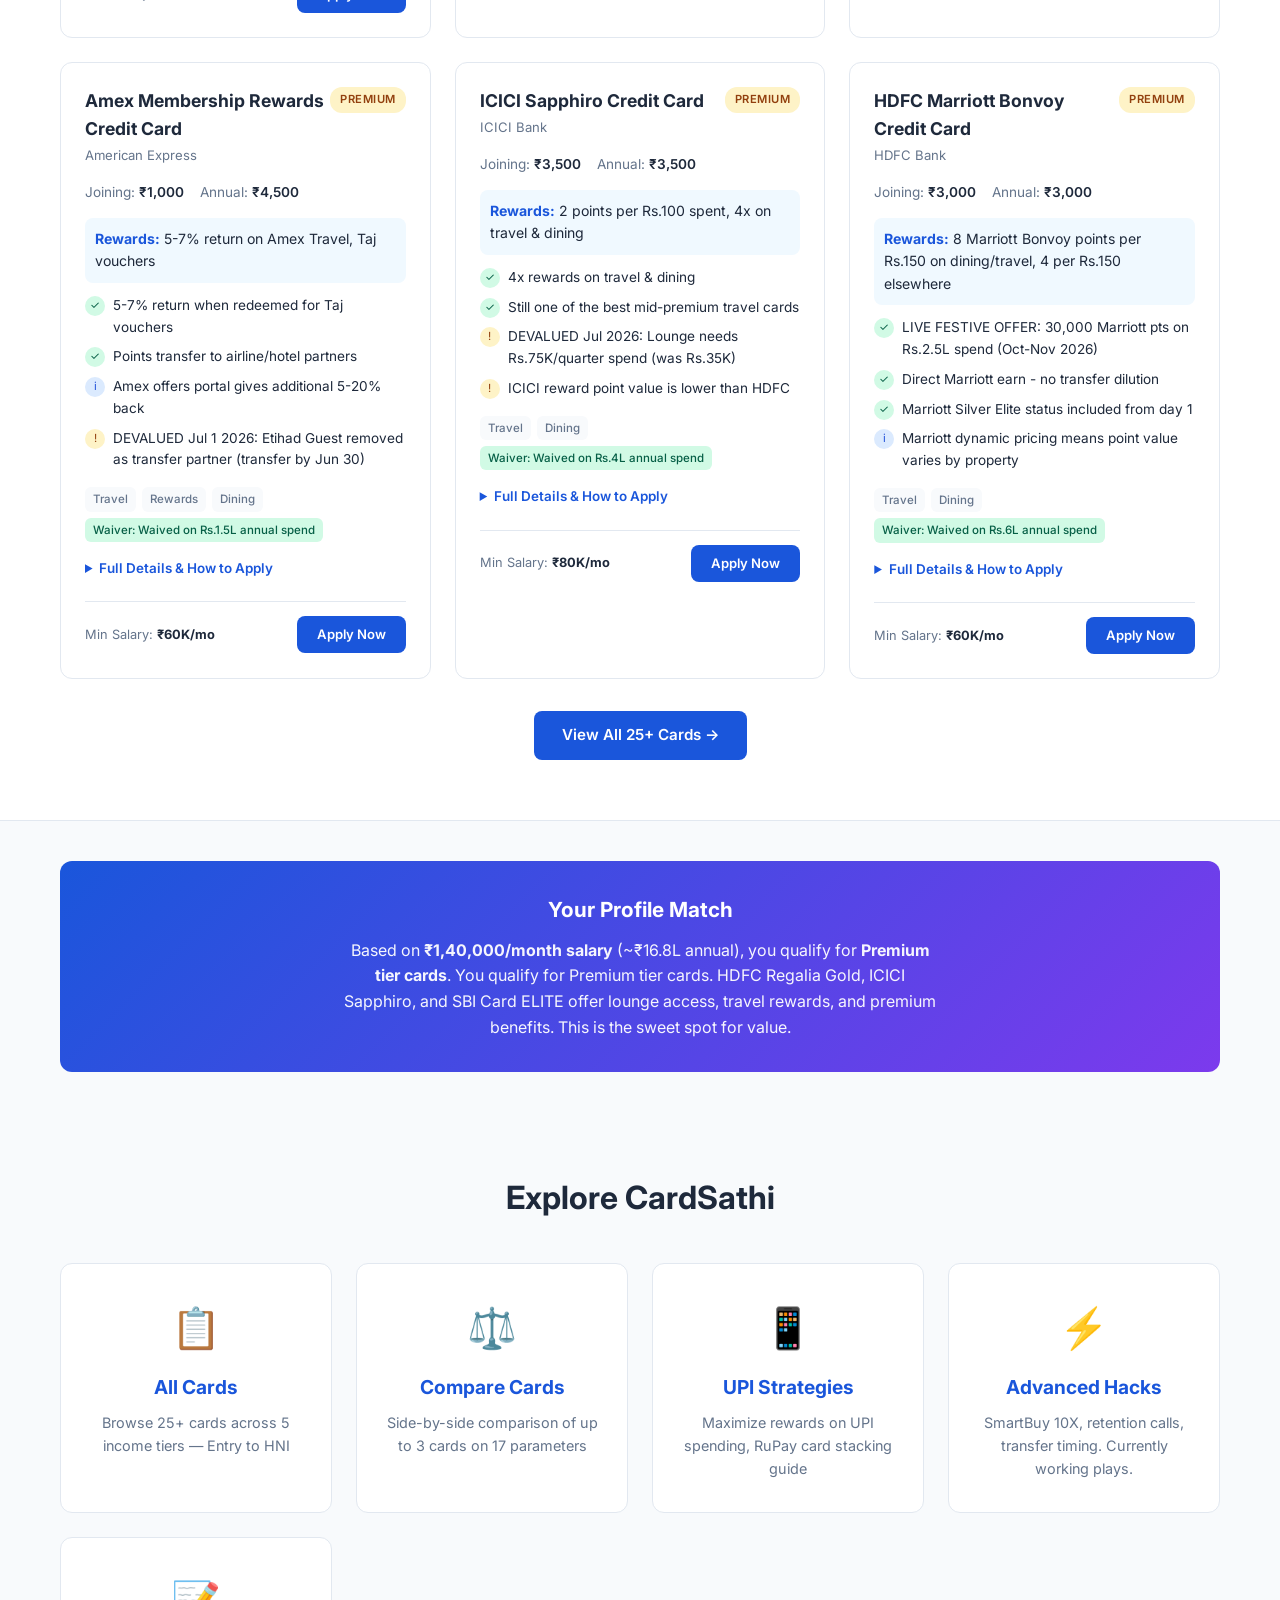
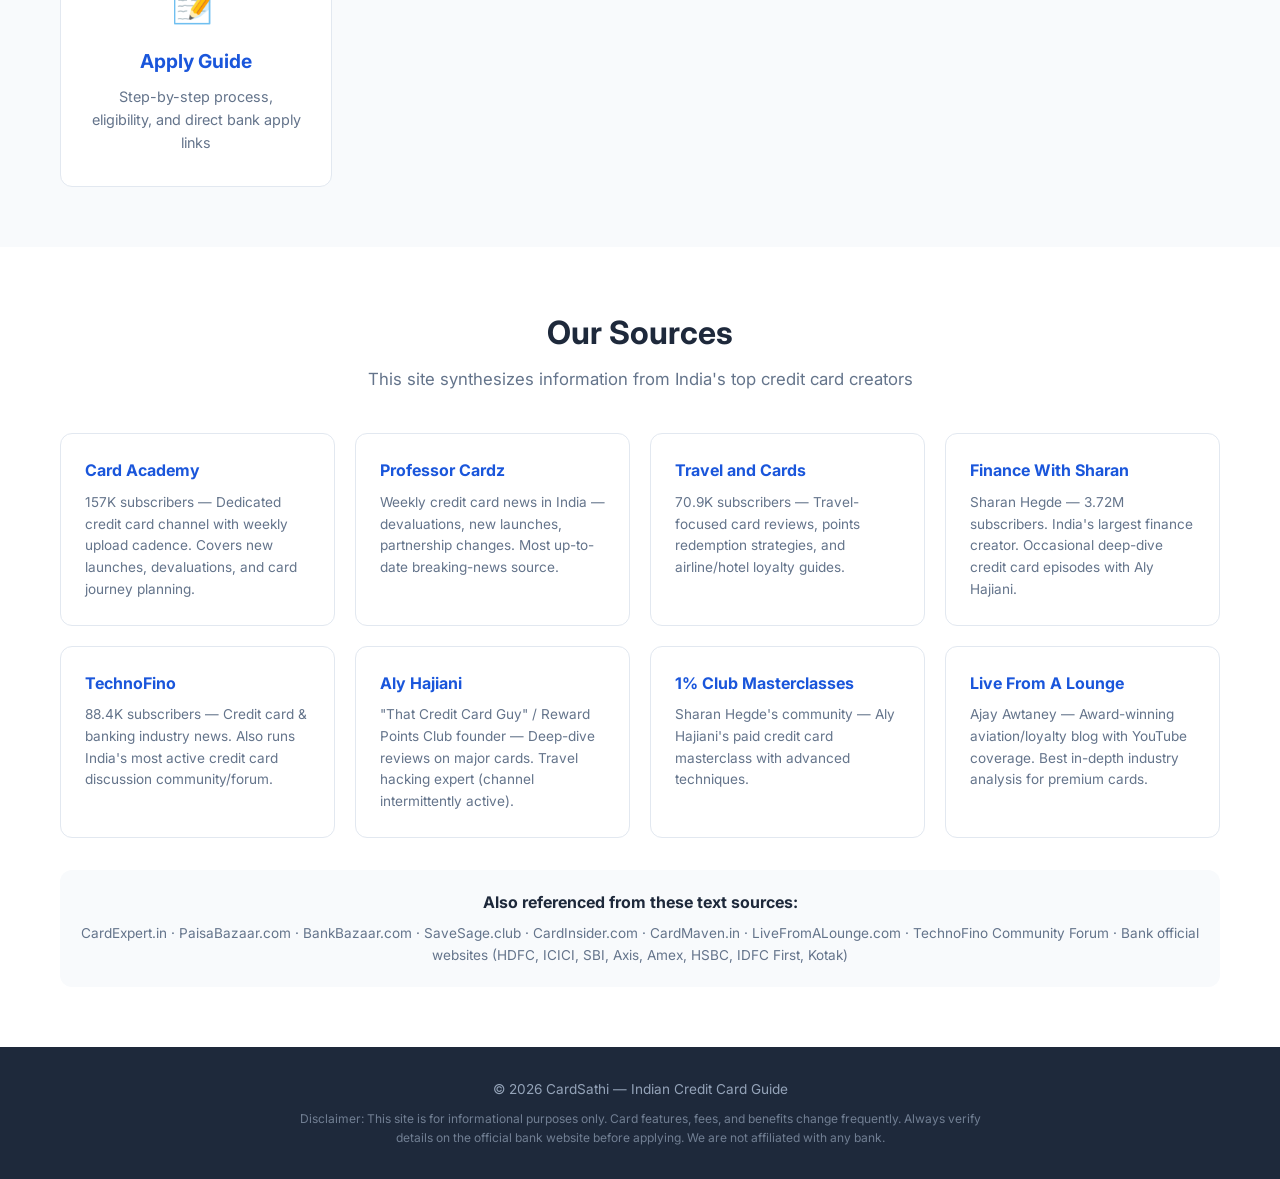
==== commit d0dd4f85: "Refresh Nov 2 2026: SC Ultimate migrated to Federal Bank Allure (Jul 31 deadline past), SBI Eternal " ====
--- a/index.html
+++ b/index.html
@@ -31,7 +31,7 @@
         <div class="container">
             <h1>Find Your Perfect Credit Card</h1>
             <p class="hero-subtitle">Curated recommendations from India's top finance creators — Finance With Sharan, Aly Hajiani, 1% Club & Reward Points Club</p>
-            <p class="last-updated">Last updated: <span id="lastUpdated">Oct 15, 2026</span> · NEW cards: ICICI 1838 Reserve, ICICI Times Black, HDFC Marriott Bonvoy. Live Marriott 30K festive offer.</p>
+            <p class="last-updated">Last updated: <span id="lastUpdated">Nov 2, 2026</span> · SC Ultimate migrated to Federal Bank Allure, SBI Eternal fully launched (Rs.499 fee), Air India x SBI partnership announced</p>
             <div class="hero-cta">
                 <a href="compare.html" class="cta-btn cta-btn-primary">Compare Cards →</a>
                 <a href="cards.html" class="cta-btn cta-btn-secondary">Browse All Cards</a>
